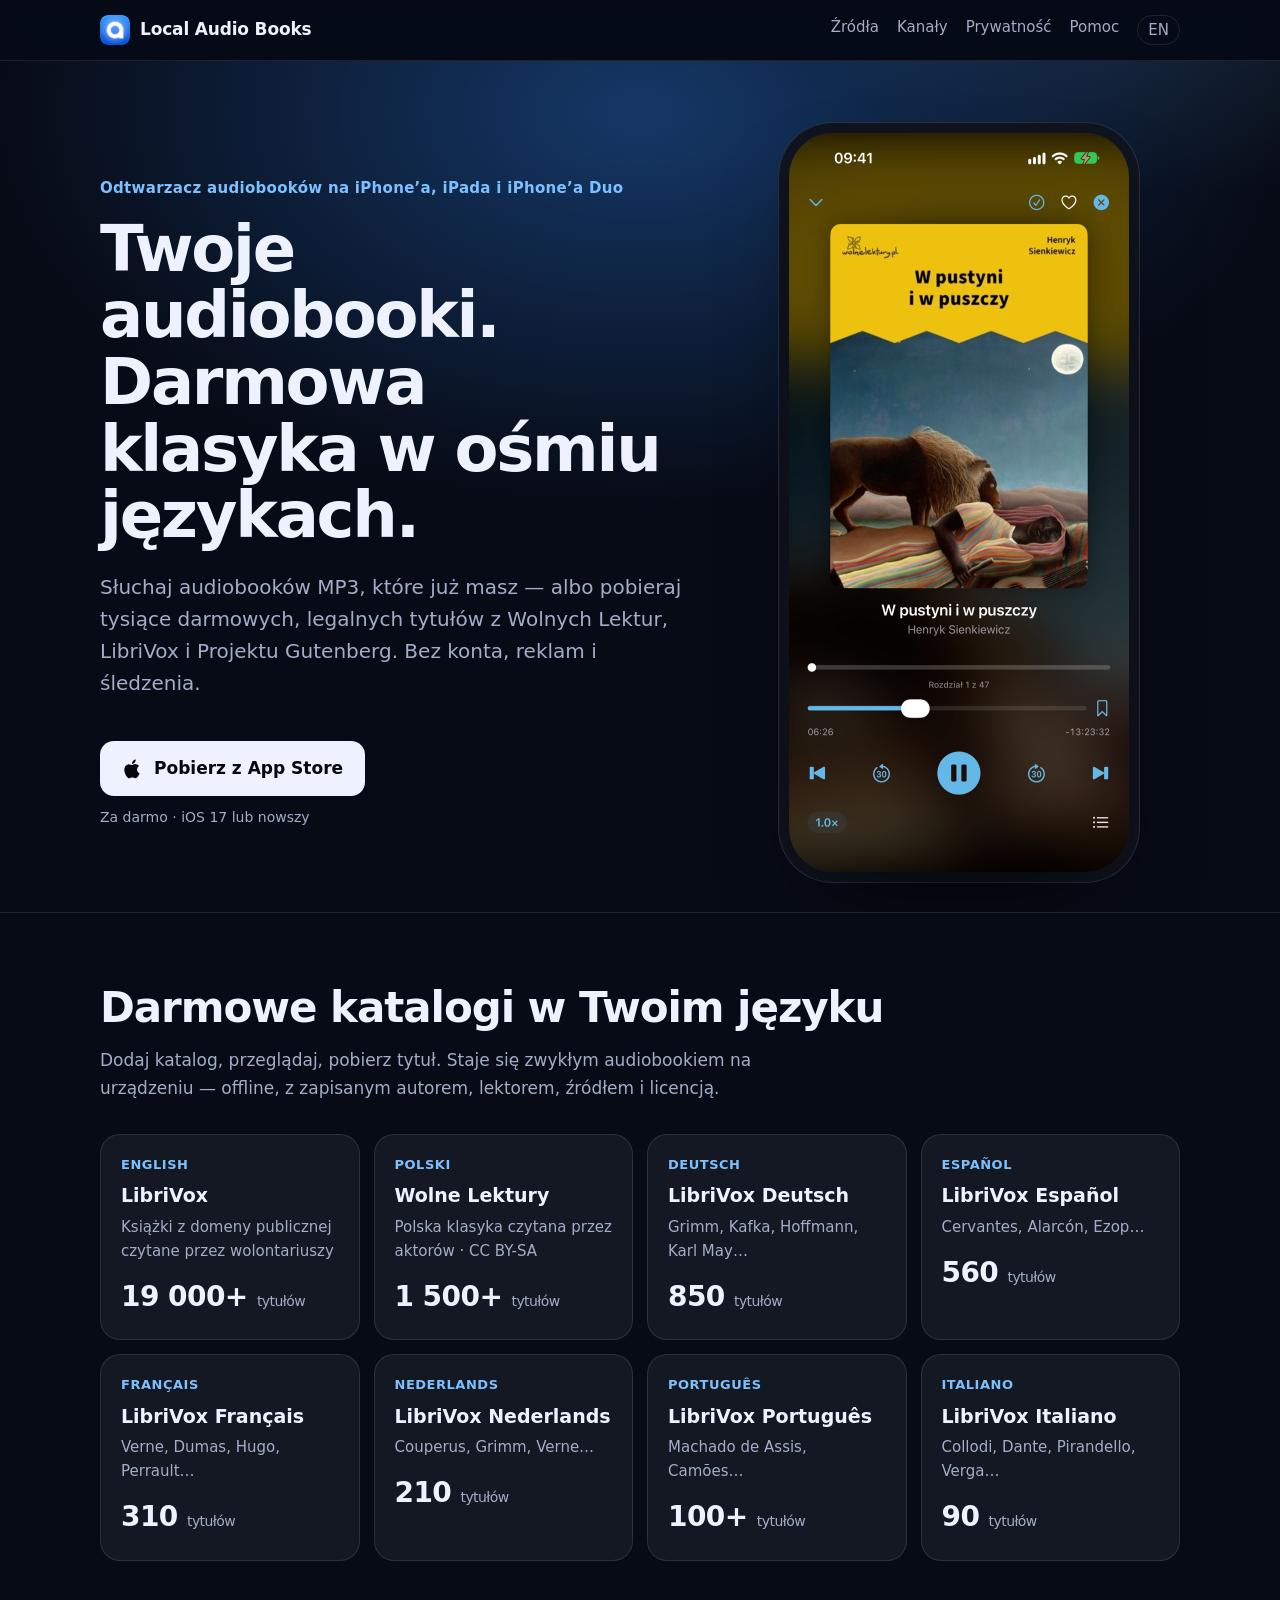
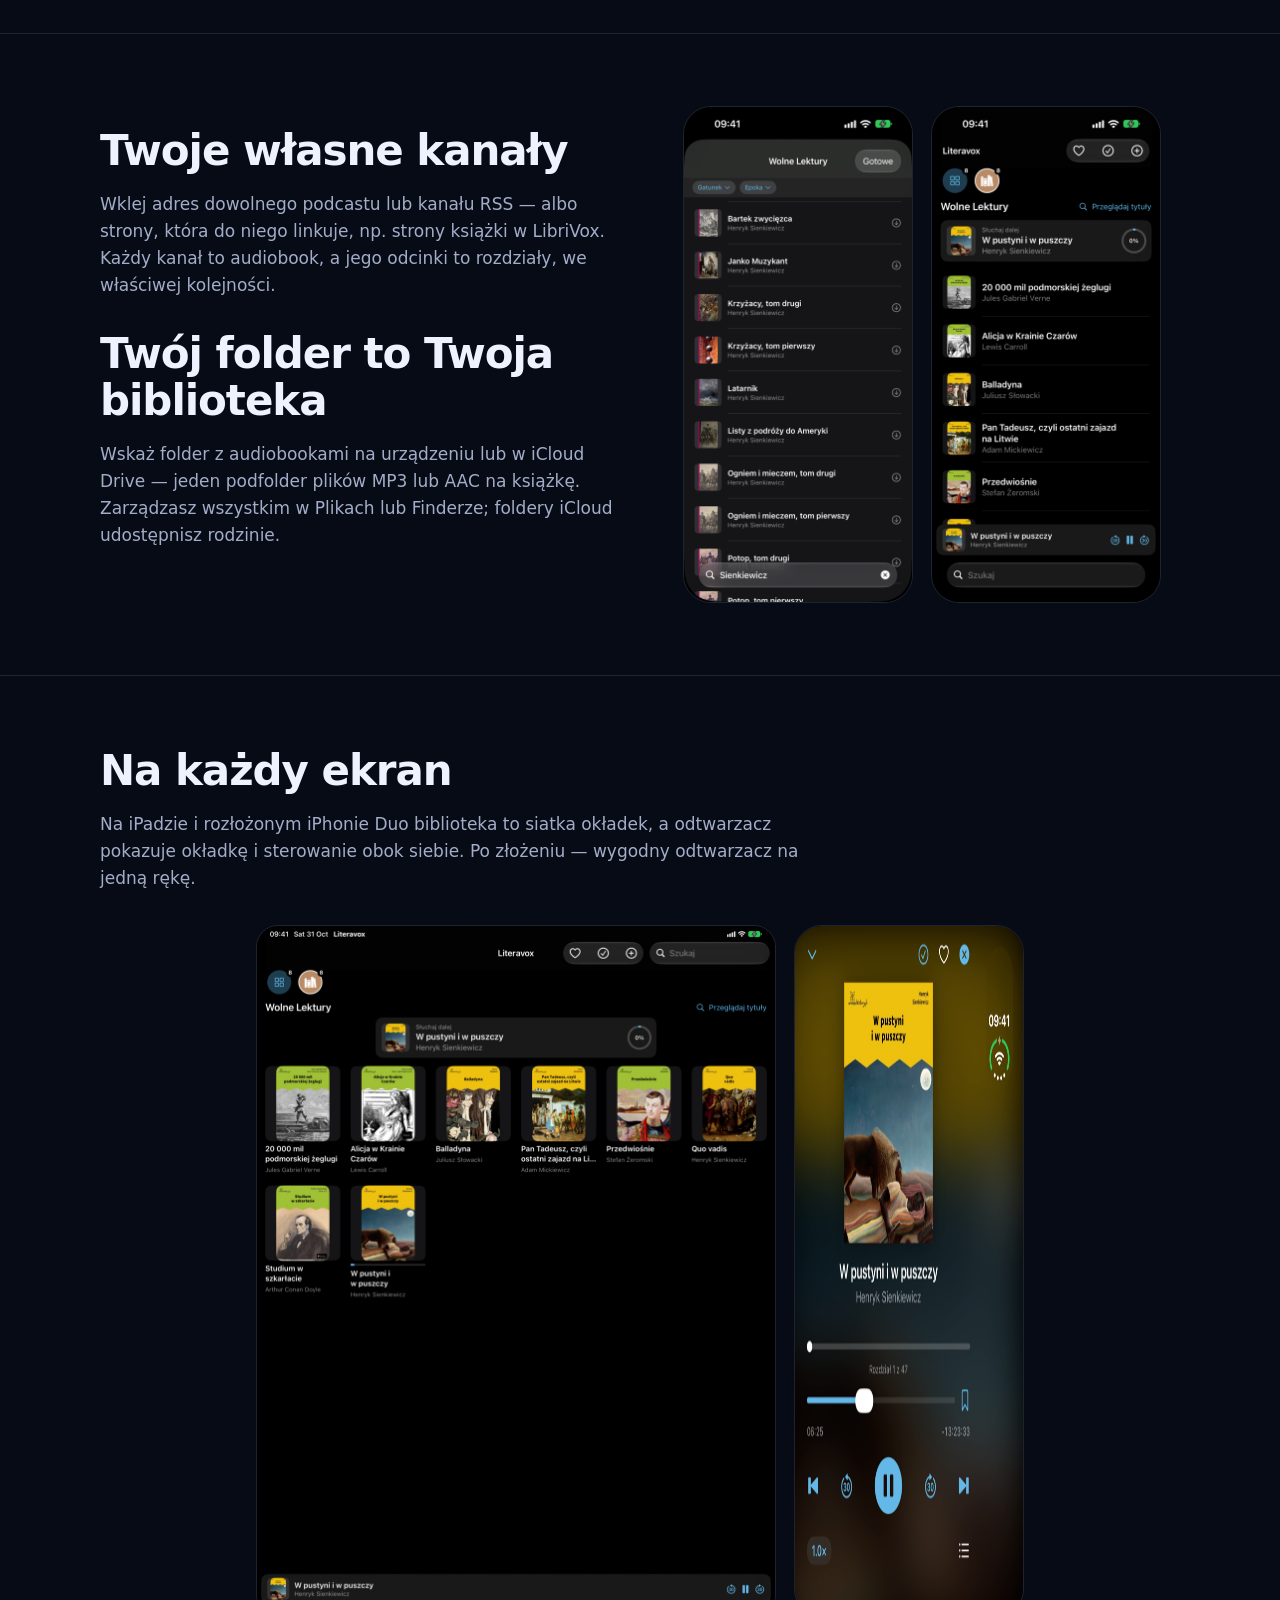
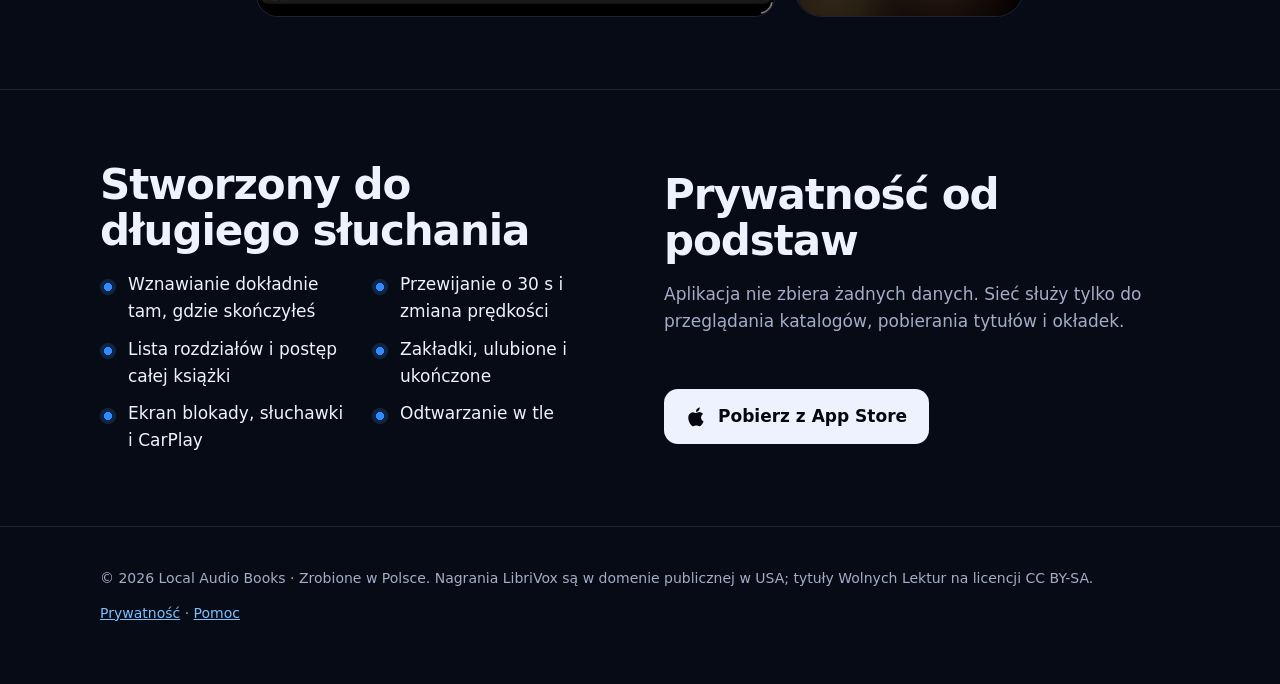
==== pl/index.html @ 4fef1368 "Local Audio Books website: EN/PL landing, privacy and support pages Sources in eight languages, own " ====
<!doctype html>
<html lang="pl">
<head>
<meta charset="utf-8">
<meta name="viewport" content="width=device-width,initial-scale=1">
<title>Local Audio Books — Twoje audiobooki i darmowa klasyka w 8 językach</title>
<meta name="description" content="Prywatny odtwarzacz audiobooków dla Twoich plików MP3 z darmowymi audiobookami z domeny publicznej z LibriVox, Wolnych Lektur i Projektu Gutenberg w ośmiu językach — oraz z dowolnych podcastów i kanałów RSS.">
<link rel="canonical" href="https://localaudiobooks.vercel.app/pl">
<link rel="alternate" hreflang="en" href="https://localaudiobooks.vercel.app/">
<link rel="alternate" hreflang="pl" href="https://localaudiobooks.vercel.app/pl">
<meta property="og:title" content="Local Audio Books — Twoje audiobooki i darmowa klasyka w 8 językach">
<meta property="og:description" content="Prywatny odtwarzacz audiobooków dla Twoich plików MP3 z darmowymi audiobookami z domeny publicznej z LibriVox, Wolnych Lektur i Projektu Gutenberg w ośmiu językach — oraz z dowolnych podcastów i kanałów RSS.">
<meta property="og:image" content="https://localaudiobooks.vercel.app/assets/og.png">
<meta name="twitter:card" content="summary_large_image">
<meta name="apple-itunes-app" content="app-id=6737989765">
<link rel="icon" href="/assets/icon-64.png">
<link rel="apple-touch-icon" href="/assets/icon-180.png">
<link rel="stylesheet" href="/style.css">
</head>
<body>
<header class="top"><div class="wrap">
<a class="brand" href="/pl"><img src="/assets/icon-64.png" alt=""><span>Local Audio Books</span></a>
<nav><a class="hide-sm" href="/pl#sources">Źródła</a><a class="hide-sm" href="/pl#feeds">Kanały</a><a href="/pl/privacy">Prywatność</a><a href="/pl/support">Pomoc</a><a class="lang" href="/" hreflang="en">EN</a></nav>
</div></header>
<main>
<div class="hero"><div class="wrap">
<div><div class="kicker">Odtwarzacz audiobooków na iPhone’a, iPada i iPhone’a Duo</div><h1>Twoje audiobooki.<br>Darmowa klasyka w ośmiu językach.</h1><p class="lead">Słuchaj audiobooków MP3, które już masz — albo pobieraj tysiące darmowych, legalnych tytułów z Wolnych Lektur, LibriVox i Projektu Gutenberg. Bez konta, reklam i śledzenia.</p>
<a class="cta" href="https://apps.apple.com/app/id6737989765"><svg viewBox="0 0 24 24" aria-hidden="true"><path fill="currentColor" d="M16.4 12.6c0-2.6 2.1-3.8 2.2-3.9-1.2-1.8-3.1-2-3.7-2-1.6-.2-3.1.9-3.9.9-.8 0-2-.9-3.4-.9-1.7 0-3.3 1-4.2 2.6-1.8 3.1-.5 7.7 1.3 10.2.9 1.2 1.9 2.6 3.2 2.6 1.3-.1 1.8-.8 3.3-.8s2 .8 3.4.8c1.4 0 2.3-1.3 3.1-2.5 1-1.4 1.4-2.8 1.4-2.9-.1 0-2.7-1-2.7-4.1zM13.9 4.9c.7-.9 1.2-2 1.1-3.2-1 0-2.3.7-3 1.6-.7.8-1.2 2-1.1 3.1 1.1.1 2.3-.6 3-1.5z"/></svg>Pobierz z App Store</a><span class="cta-small">Za darmo · iOS 17 lub nowszy</span></div>
<img class="hero-shot" src="/assets/shots/pl-iphone-player.png" alt="Odtwarzacz">
</div></div>
<section id="sources"><div class="wrap"><h2>Darmowe katalogi w Twoim języku</h2><p class="sub">Dodaj katalog, przeglądaj, pobierz tytuł. Staje się zwykłym audiobookiem na urządzeniu — offline, z zapisanym autorem, lektorem, źródłem i licencją.</p><div class="grid"><div class="card"><div class="l">English</div><h3>LibriVox</h3><p>Książki z domeny publicznej czytane przez wolontariuszy</p><div class="n">19 000+ <small>tytułów</small></div></div><div class="card"><div class="l">Polski</div><h3>Wolne Lektury</h3><p>Polska klasyka czytana przez aktorów · CC BY-SA</p><div class="n">1 500+ <small>tytułów</small></div></div><div class="card"><div class="l">Deutsch</div><h3>LibriVox Deutsch</h3><p>Grimm, Kafka, Hoffmann, Karl May…</p><div class="n">850 <small>tytułów</small></div></div><div class="card"><div class="l">Español</div><h3>LibriVox Español</h3><p>Cervantes, Alarcón, Ezop…</p><div class="n">560 <small>tytułów</small></div></div><div class="card"><div class="l">Français</div><h3>LibriVox Français</h3><p>Verne, Dumas, Hugo, Perrault…</p><div class="n">310 <small>tytułów</small></div></div><div class="card"><div class="l">Nederlands</div><h3>LibriVox Nederlands</h3><p>Couperus, Grimm, Verne…</p><div class="n">210 <small>tytułów</small></div></div><div class="card"><div class="l">Português</div><h3>LibriVox Português</h3><p>Machado de Assis, Camões…</p><div class="n">100+ <small>tytułów</small></div></div><div class="card"><div class="l">Italiano</div><h3>LibriVox Italiano</h3><p>Collodi, Dante, Pirandello, Verga…</p><div class="n">90 <small>tytułów</small></div></div></div></div></section>
<section id="feeds"><div class="wrap split"><div><h2>Twoje własne kanały</h2><p class="sub">Wklej adres dowolnego podcastu lub kanału RSS — albo strony, która do niego linkuje, np. strony książki w LibriVox. Każdy kanał to audiobook, a jego odcinki to rozdziały, we właściwej kolejności.</p><h2>Twój folder to Twoja biblioteka</h2><p class="sub">Wskaż folder z audiobookami na urządzeniu lub w iCloud Drive — jeden podfolder plików MP3 lub AAC na książkę. Zarządzasz wszystkim w Plikach lub Finderze; foldery iCloud udostępnisz rodzinie.</p></div>
<div class="shots"><img class="" src="/assets/shots/pl-iphone-browse.png" alt="Katalog" loading="lazy"><img class="" src="/assets/shots/pl-iphone-home.png" alt="Biblioteka" loading="lazy"></div></div></section>
<section id="screens"><div class="wrap"><h2>Na każdy ekran</h2><p class="sub">Na iPadzie i rozłożonym iPhonie Duo biblioteka to siatka okładek, a odtwarzacz pokazuje okładkę i sterowanie obok siebie. Po złożeniu — wygodny odtwarzacz na jedną rękę.</p>
<div class="shots"><img class="wide" src="/assets/shots/pl-ipad-home.png" alt="Biblioteka" loading="lazy"><img class="" src="/assets/shots/pl-duo-player.png" alt="Odtwarzacz" loading="lazy"></div></div></section>
<section><div class="wrap split"><div><h2>Stworzony do długiego słuchania</h2><ul class="ticks"><li>Wznawianie dokładnie tam, gdzie skończyłeś</li><li>Przewijanie o 30 s i zmiana prędkości</li><li>Lista rozdziałów i postęp całej książki</li><li>Zakładki, ulubione i ukończone</li><li>Ekran blokady, słuchawki i CarPlay</li><li>Odtwarzanie w tle</li></ul></div>
<div><h2>Prywatność od podstaw</h2><p class="sub">Aplikacja nie zbiera żadnych danych. Sieć służy tylko do przeglądania katalogów, pobierania tytułów i okładek.</p><a class="cta" href="https://apps.apple.com/app/id6737989765"><svg viewBox="0 0 24 24" aria-hidden="true"><path fill="currentColor" d="M16.4 12.6c0-2.6 2.1-3.8 2.2-3.9-1.2-1.8-3.1-2-3.7-2-1.6-.2-3.1.9-3.9.9-.8 0-2-.9-3.4-.9-1.7 0-3.3 1-4.2 2.6-1.8 3.1-.5 7.7 1.3 10.2.9 1.2 1.9 2.6 3.2 2.6 1.3-.1 1.8-.8 3.3-.8s2 .8 3.4.8c1.4 0 2.3-1.3 3.1-2.5 1-1.4 1.4-2.8 1.4-2.9-.1 0-2.7-1-2.7-4.1zM13.9 4.9c.7-.9 1.2-2 1.1-3.2-1 0-2.3.7-3 1.6-.7.8-1.2 2-1.1 3.1 1.1.1 2.3-.6 3-1.5z"/></svg>Pobierz z App Store</a></div></div></section>
</main>
<footer><div class="wrap"><span>© 2026 Local Audio Books · Zrobione w Polsce. Nagrania LibriVox są w domenie publicznej w USA; tytuły Wolnych Lektur na licencji CC BY-SA.</span><span><a href="/pl/privacy">Prywatność</a> · <a href="/pl/support">Pomoc</a></span></div></footer>
</body>
</html>
---- style.css ----
:root{--bg:#070b16;--bg2:#0d1428;--card:rgba(255,255,255,.055);--line:rgba(255,255,255,.1);--text:#eef2ff;--muted:#a3adc8;--accent:#2f8bff;--accent2:#7cc0ff;color-scheme:dark}
*{box-sizing:border-box}html{scroll-behavior:smooth}
body{margin:0;background:var(--bg);color:var(--text);font:17px/1.6 -apple-system,BlinkMacSystemFont,"SF Pro Text","Inter",system-ui,sans-serif;-webkit-font-smoothing:antialiased}
a{color:var(--accent2)}
.wrap{max-width:1120px;margin:0 auto;padding:0 20px}
header.top{position:sticky;top:0;z-index:5;backdrop-filter:saturate(1.6) blur(18px);-webkit-backdrop-filter:saturate(1.6) blur(18px);background:rgba(7,11,22,.7);border-bottom:1px solid var(--line)}
header.top .wrap{display:flex;align-items:center;gap:16px;height:60px}
.brand{display:flex;align-items:center;gap:10px;color:var(--text);text-decoration:none;font-weight:650;letter-spacing:-.01em}
.brand img{width:30px;height:30px;border-radius:8px}
nav{margin-left:auto;display:flex;gap:18px;font-size:15px}nav a{color:var(--muted);text-decoration:none}nav a:hover{color:var(--text)}
.lang{border:1px solid var(--line);border-radius:999px;padding:2px 10px}
.hero{position:relative;overflow:hidden;padding:72px 0 40px}
.hero:before{content:"";position:absolute;inset:-30% -10% auto;height:120%;background:radial-gradient(60% 55% at 50% 30%,rgba(47,139,255,.35),transparent 70%),radial-gradient(40% 40% at 85% 10%,rgba(124,192,255,.18),transparent 70%);pointer-events:none}
.hero .wrap{position:relative;display:grid;grid-template-columns:1.15fr .85fr;gap:40px;align-items:center}
.kicker{color:var(--accent2);font-weight:600;font-size:15px;letter-spacing:.02em}
h1{font-size:clamp(38px,5.2vw,64px);line-height:1.04;letter-spacing:-.035em;margin:.25em 0 .35em}
.lead{font-size:20px;color:var(--muted);max-width:34em}
.cta{display:inline-flex;align-items:center;gap:10px;margin-top:22px;background:var(--text);color:#05070d;text-decoration:none;font-weight:650;padding:14px 22px;border-radius:14px}
.cta svg{width:22px;height:22px}.cta-small{display:block;margin-top:10px;color:var(--muted);font-size:14px}
.hero-shot{justify-self:center;width:min(340px,80vw);border-radius:44px;box-shadow:0 40px 90px -30px rgba(0,0,0,.8),0 0 0 10px #10141f,0 0 0 11px #2a3142}
section{padding:72px 0;border-top:1px solid var(--line)}
h2{font-size:clamp(28px,3.4vw,42px);letter-spacing:-.025em;line-height:1.1;margin:0 0 .4em}
.sub{color:var(--muted);max-width:42em;margin:0 0 32px}
.grid{display:grid;grid-template-columns:repeat(auto-fill,minmax(240px,1fr));gap:14px}
.card{background:var(--card);border:1px solid var(--line);border-radius:20px;padding:20px}
.card .l{font-size:13px;color:var(--accent2);font-weight:600;letter-spacing:.04em;text-transform:uppercase}
.card h3{margin:.25em 0 .2em;font-size:19px}.card p{margin:0;color:var(--muted);font-size:15px}
.card .n{margin-top:12px;font-size:28px;font-weight:700;letter-spacing:-.02em}.card .n small{font-size:14px;color:var(--muted);font-weight:500}
.split{display:grid;grid-template-columns:1fr 1fr;gap:48px;align-items:center}
.shots{display:flex;gap:18px;justify-content:center;flex-wrap:wrap}
.shots img{width:min(230px,42vw);border-radius:28px;border:1px solid var(--line)}
.shots img.wide{width:min(520px,90vw);border-radius:22px}
ul.ticks{list-style:none;padding:0;margin:0;display:grid;grid-template-columns:1fr 1fr;gap:10px 28px}
ul.ticks li{padding-left:28px;position:relative}ul.ticks li:before{content:"";position:absolute;left:0;top:.45em;width:16px;height:16px;border-radius:50%;background:radial-gradient(circle at 50% 50%,var(--accent) 35%,transparent 38%),rgba(47,139,255,.2)}
footer{padding:40px 0 60px;color:var(--muted);font-size:14px;border-top:1px solid var(--line)}
footer .wrap{display:flex;flex-wrap:wrap;gap:12px 24px;justify-content:space-between}
.doc{max-width:760px;padding:56px 20px 80px;margin:0 auto}.doc h1{font-size:40px}.doc h2{font-size:22px;margin-top:1.6em}.doc p{color:#cdd4ea}
.hero .wrap>*,.split>*{min-width:0}
@media (max-width:480px){.brand span{display:none}nav{gap:14px}}
@media (max-width:820px){.hero .wrap,.split{grid-template-columns:1fr}.hero{padding-top:40px}ul.ticks{grid-template-columns:1fr}nav a.hide-sm{display:none}}
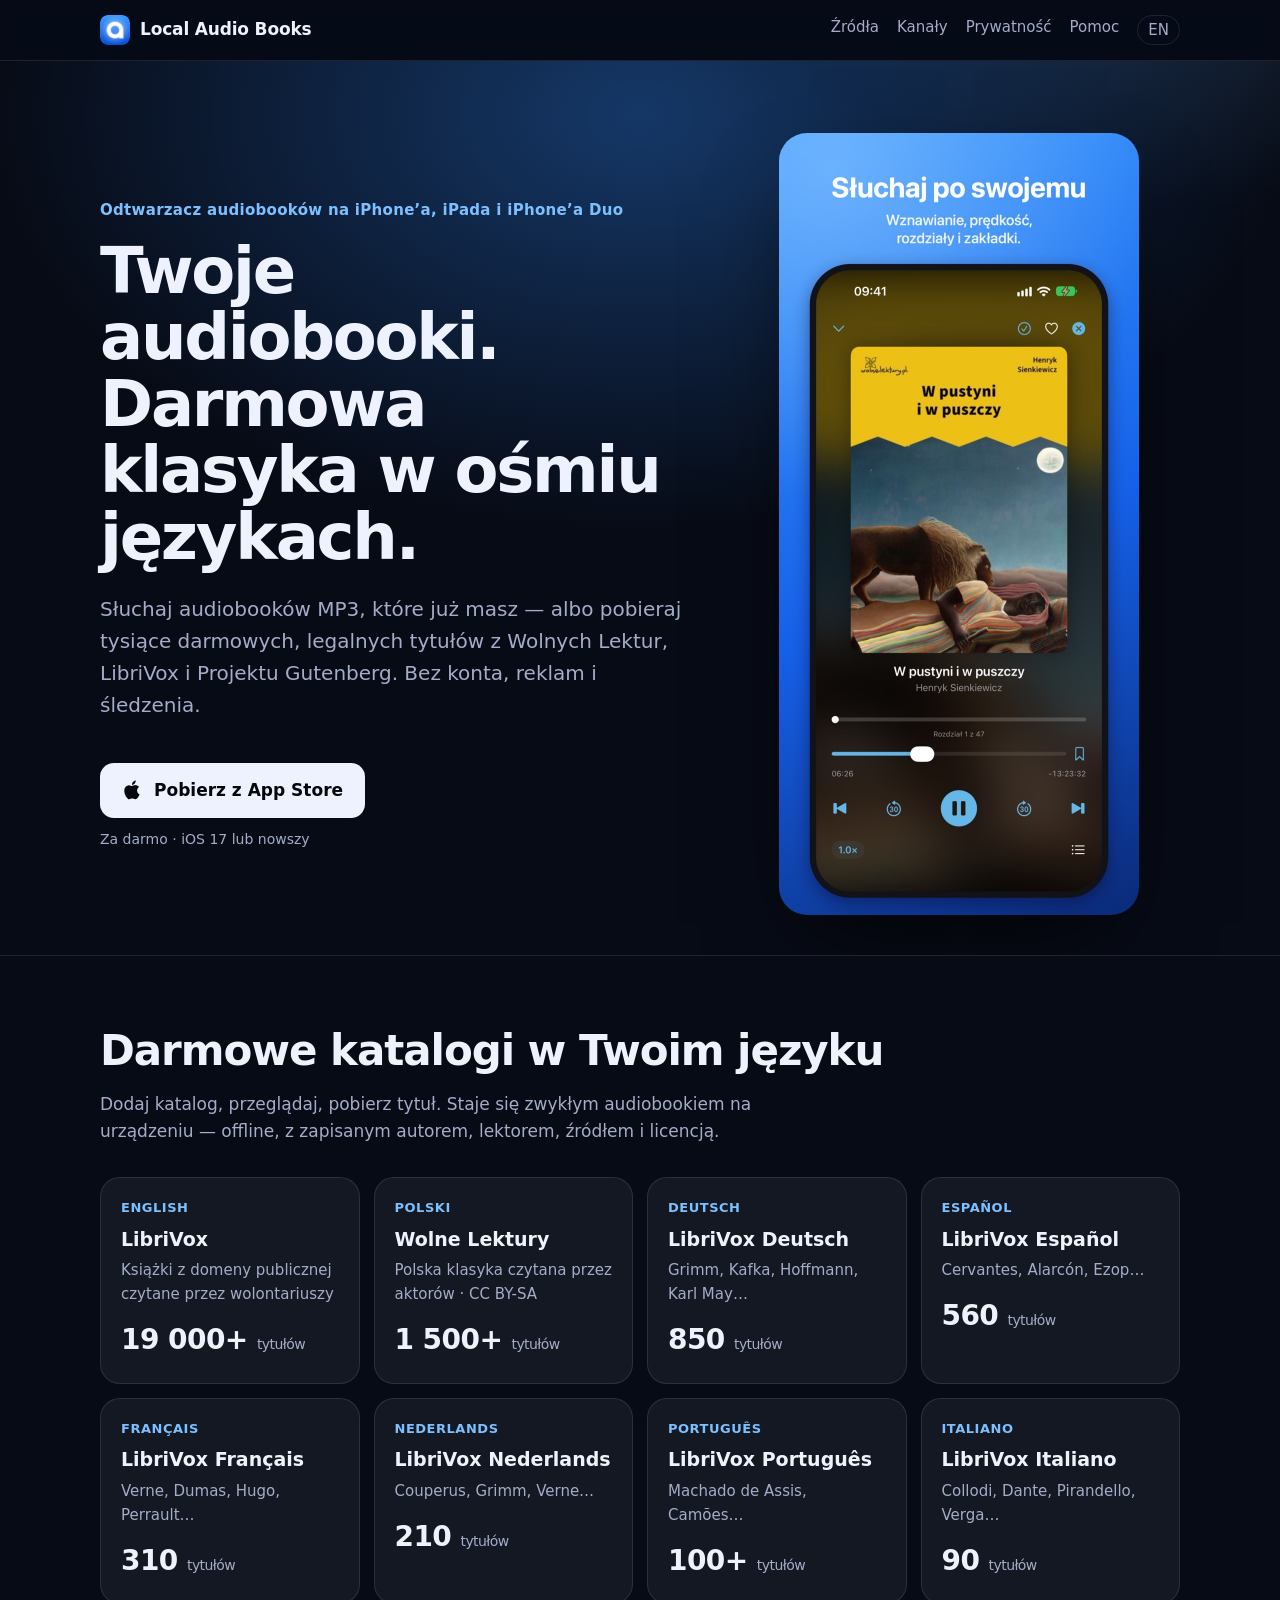
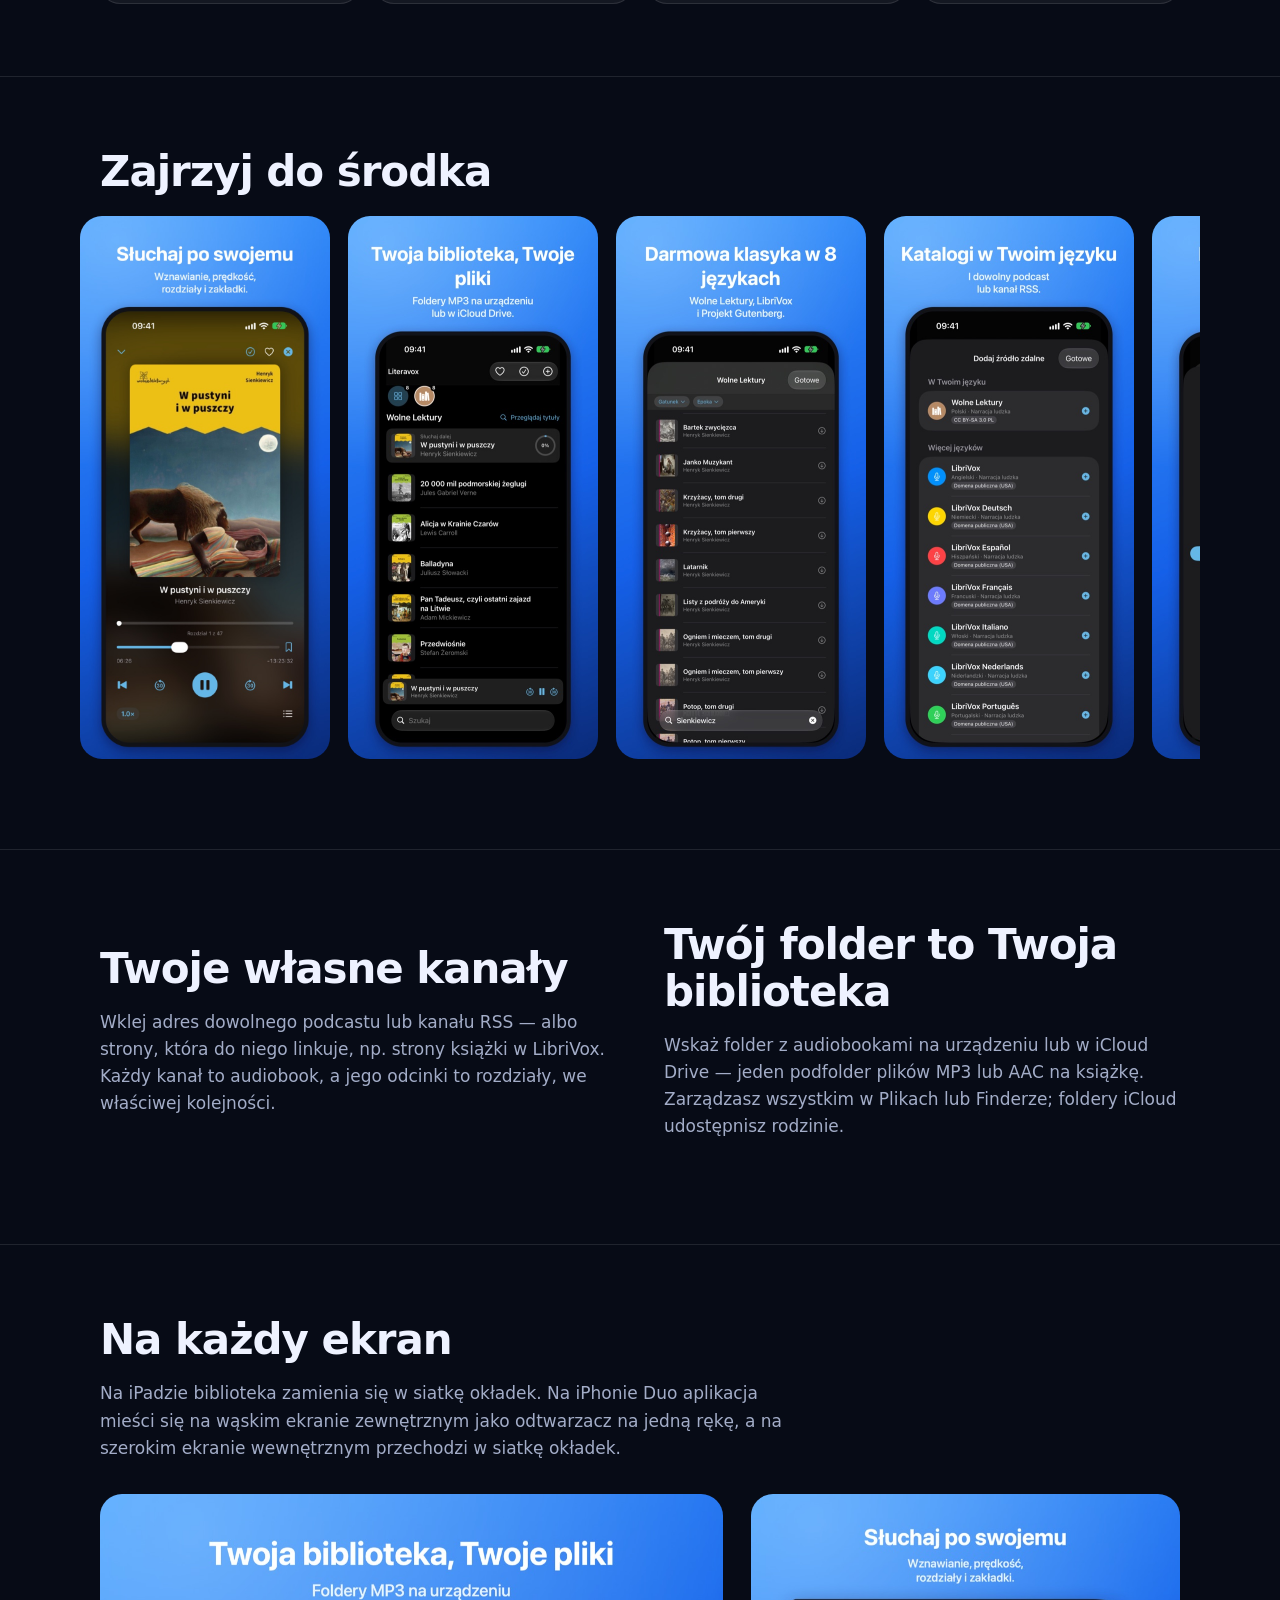
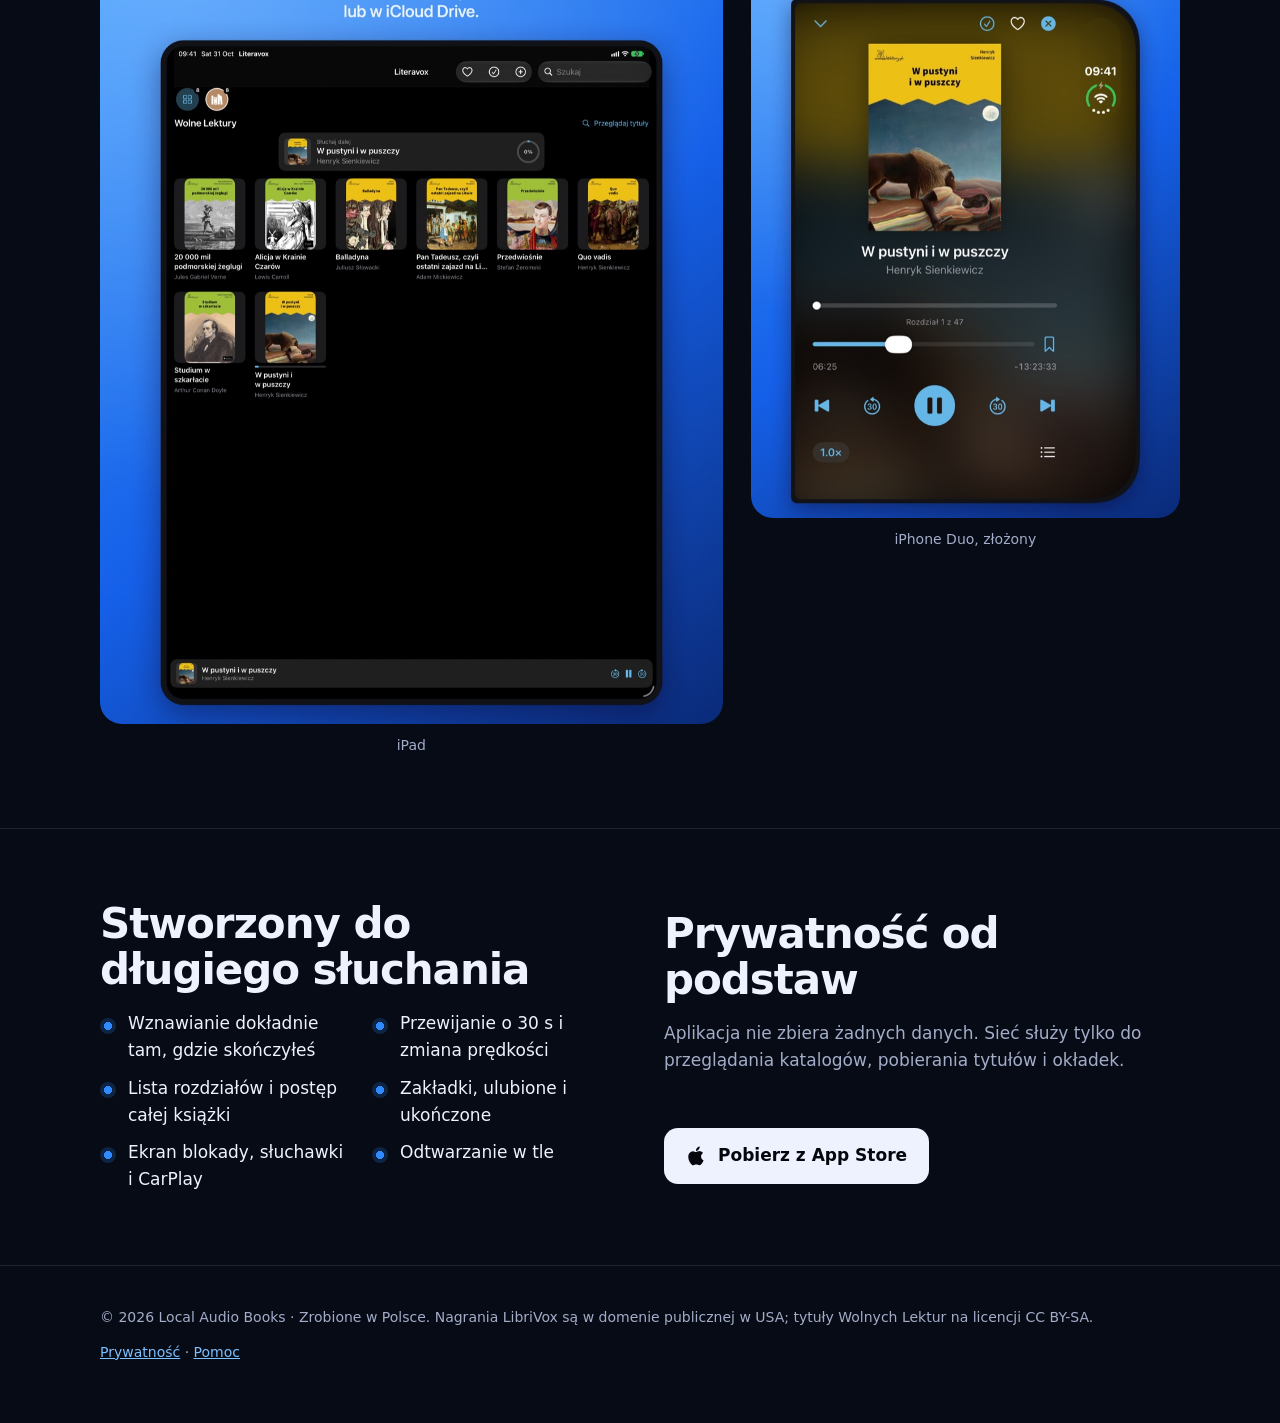
==== commit a42044e0: "Website: use the framed App Store screenshots, add a screen gallery The raw simulator shots looked b" ====
--- a/pl/index.html
+++ b/pl/index.html
@@ -26,13 +26,15 @@
 <div class="hero"><div class="wrap">
 <div><div class="kicker">Odtwarzacz audiobooków na iPhone’a, iPada i iPhone’a Duo</div><h1>Twoje audiobooki.<br>Darmowa klasyka w ośmiu językach.</h1><p class="lead">Słuchaj audiobooków MP3, które już masz — albo pobieraj tysiące darmowych, legalnych tytułów z Wolnych Lektur, LibriVox i Projektu Gutenberg. Bez konta, reklam i śledzenia.</p>
 <a class="cta" href="https://apps.apple.com/app/id6737989765"><svg viewBox="0 0 24 24" aria-hidden="true"><path fill="currentColor" d="M16.4 12.6c0-2.6 2.1-3.8 2.2-3.9-1.2-1.8-3.1-2-3.7-2-1.6-.2-3.1.9-3.9.9-.8 0-2-.9-3.4-.9-1.7 0-3.3 1-4.2 2.6-1.8 3.1-.5 7.7 1.3 10.2.9 1.2 1.9 2.6 3.2 2.6 1.3-.1 1.8-.8 3.3-.8s2 .8 3.4.8c1.4 0 2.3-1.3 3.1-2.5 1-1.4 1.4-2.8 1.4-2.9-.1 0-2.7-1-2.7-4.1zM13.9 4.9c.7-.9 1.2-2 1.1-3.2-1 0-2.3.7-3 1.6-.7.8-1.2 2-1.1 3.1 1.1.1 2.3-.6 3-1.5z"/></svg>Pobierz z App Store</a><span class="cta-small">Za darmo · iOS 17 lub nowszy</span></div>
-<img class="hero-shot" src="/assets/shots/pl-iphone-player.png" alt="Odtwarzacz">
+<img class="hero-shot" src="/assets/shots/pl-iphone-player.jpg" alt="Odtwarzacz">
 </div></div>
 <section id="sources"><div class="wrap"><h2>Darmowe katalogi w Twoim języku</h2><p class="sub">Dodaj katalog, przeglądaj, pobierz tytuł. Staje się zwykłym audiobookiem na urządzeniu — offline, z zapisanym autorem, lektorem, źródłem i licencją.</p><div class="grid"><div class="card"><div class="l">English</div><h3>LibriVox</h3><p>Książki z domeny publicznej czytane przez wolontariuszy</p><div class="n">19 000+ <small>tytułów</small></div></div><div class="card"><div class="l">Polski</div><h3>Wolne Lektury</h3><p>Polska klasyka czytana przez aktorów · CC BY-SA</p><div class="n">1 500+ <small>tytułów</small></div></div><div class="card"><div class="l">Deutsch</div><h3>LibriVox Deutsch</h3><p>Grimm, Kafka, Hoffmann, Karl May…</p><div class="n">850 <small>tytułów</small></div></div><div class="card"><div class="l">Español</div><h3>LibriVox Español</h3><p>Cervantes, Alarcón, Ezop…</p><div class="n">560 <small>tytułów</small></div></div><div class="card"><div class="l">Français</div><h3>LibriVox Français</h3><p>Verne, Dumas, Hugo, Perrault…</p><div class="n">310 <small>tytułów</small></div></div><div class="card"><div class="l">Nederlands</div><h3>LibriVox Nederlands</h3><p>Couperus, Grimm, Verne…</p><div class="n">210 <small>tytułów</small></div></div><div class="card"><div class="l">Português</div><h3>LibriVox Português</h3><p>Machado de Assis, Camões…</p><div class="n">100+ <small>tytułów</small></div></div><div class="card"><div class="l">Italiano</div><h3>LibriVox Italiano</h3><p>Collodi, Dante, Pirandello, Verga…</p><div class="n">90 <small>tytułów</small></div></div></div></div></section>
-<section id="feeds"><div class="wrap split"><div><h2>Twoje własne kanały</h2><p class="sub">Wklej adres dowolnego podcastu lub kanału RSS — albo strony, która do niego linkuje, np. strony książki w LibriVox. Każdy kanał to audiobook, a jego odcinki to rozdziały, we właściwej kolejności.</p><h2>Twój folder to Twoja biblioteka</h2><p class="sub">Wskaż folder z audiobookami na urządzeniu lub w iCloud Drive — jeden podfolder plików MP3 lub AAC na książkę. Zarządzasz wszystkim w Plikach lub Finderze; foldery iCloud udostępnisz rodzinie.</p></div>
-<div class="shots"><img class="" src="/assets/shots/pl-iphone-browse.png" alt="Katalog" loading="lazy"><img class="" src="/assets/shots/pl-iphone-home.png" alt="Biblioteka" loading="lazy"></div></div></section>
-<section id="screens"><div class="wrap"><h2>Na każdy ekran</h2><p class="sub">Na iPadzie i rozłożonym iPhonie Duo biblioteka to siatka okładek, a odtwarzacz pokazuje okładkę i sterowanie obok siebie. Po złożeniu — wygodny odtwarzacz na jedną rękę.</p>
-<div class="shots"><img class="wide" src="/assets/shots/pl-ipad-home.png" alt="Biblioteka" loading="lazy"><img class="" src="/assets/shots/pl-duo-player.png" alt="Odtwarzacz" loading="lazy"></div></div></section>
+<section id="gallery"><div class="wrap"><h2>Zajrzyj do środka</h2><div class="gallery"><img class="" src="/assets/shots/pl-iphone-player.jpg" alt="Odtwarzacz" loading="lazy"><img class="" src="/assets/shots/pl-iphone-home.jpg" alt="Biblioteka" loading="lazy"><img class="" src="/assets/shots/pl-iphone-browse.jpg" alt="Katalog" loading="lazy"><img class="" src="/assets/shots/pl-iphone-sources.jpg" alt="Dodawanie źródła" loading="lazy"><img class="" src="/assets/shots/pl-iphone-detail.jpg" alt="Szczegóły tytułu" loading="lazy"></div></div></section>
+<section id="feeds"><div class="wrap split"><div><h2>Twoje własne kanały</h2><p class="sub">Wklej adres dowolnego podcastu lub kanału RSS — albo strony, która do niego linkuje, np. strony książki w LibriVox. Każdy kanał to audiobook, a jego odcinki to rozdziały, we właściwej kolejności.</p></div>
+<div><h2>Twój folder to Twoja biblioteka</h2><p class="sub">Wskaż folder z audiobookami na urządzeniu lub w iCloud Drive — jeden podfolder plików MP3 lub AAC na książkę. Zarządzasz wszystkim w Plikach lub Finderze; foldery iCloud udostępnisz rodzinie.</p></div></div></section>
+<section id="screens"><div class="wrap"><h2>Na każdy ekran</h2><p class="sub">Na iPadzie biblioteka zamienia się w siatkę okładek. Na iPhonie Duo aplikacja mieści się na wąskim ekranie zewnętrznym jako odtwarzacz na jedną rękę, a na szerokim ekranie wewnętrznym przechodzi w siatkę okładek.</p>
+<div class="screens"><figure><img class="" src="/assets/shots/pl-ipad-home.jpg" alt="Biblioteka" loading="lazy"><figcaption>iPad</figcaption></figure>
+<figure><img class="" src="/assets/shots/pl-duo-player.jpg" alt="Odtwarzacz" loading="lazy"><figcaption>iPhone Duo, złożony</figcaption></figure></div></div></section>
 <section><div class="wrap split"><div><h2>Stworzony do długiego słuchania</h2><ul class="ticks"><li>Wznawianie dokładnie tam, gdzie skończyłeś</li><li>Przewijanie o 30 s i zmiana prędkości</li><li>Lista rozdziałów i postęp całej książki</li><li>Zakładki, ulubione i ukończone</li><li>Ekran blokady, słuchawki i CarPlay</li><li>Odtwarzanie w tle</li></ul></div>
 <div><h2>Prywatność od podstaw</h2><p class="sub">Aplikacja nie zbiera żadnych danych. Sieć służy tylko do przeglądania katalogów, pobierania tytułów i okładek.</p><a class="cta" href="https://apps.apple.com/app/id6737989765"><svg viewBox="0 0 24 24" aria-hidden="true"><path fill="currentColor" d="M16.4 12.6c0-2.6 2.1-3.8 2.2-3.9-1.2-1.8-3.1-2-3.7-2-1.6-.2-3.1.9-3.9.9-.8 0-2-.9-3.4-.9-1.7 0-3.3 1-4.2 2.6-1.8 3.1-.5 7.7 1.3 10.2.9 1.2 1.9 2.6 3.2 2.6 1.3-.1 1.8-.8 3.3-.8s2 .8 3.4.8c1.4 0 2.3-1.3 3.1-2.5 1-1.4 1.4-2.8 1.4-2.9-.1 0-2.7-1-2.7-4.1zM13.9 4.9c.7-.9 1.2-2 1.1-3.2-1 0-2.3.7-3 1.6-.7.8-1.2 2-1.1 3.1 1.1.1 2.3-.6 3-1.5z"/></svg>Pobierz z App Store</a></div></div></section>
 </main>
--- a/style.css
+++ b/style.css
@@ -17,7 +17,7 @@
 .lead{font-size:20px;color:var(--muted);max-width:34em}
 .cta{display:inline-flex;align-items:center;gap:10px;margin-top:22px;background:var(--text);color:#05070d;text-decoration:none;font-weight:650;padding:14px 22px;border-radius:14px}
 .cta svg{width:22px;height:22px}.cta-small{display:block;margin-top:10px;color:var(--muted);font-size:14px}
-.hero-shot{justify-self:center;width:min(340px,80vw);border-radius:44px;box-shadow:0 40px 90px -30px rgba(0,0,0,.8),0 0 0 10px #10141f,0 0 0 11px #2a3142}
+.hero-shot{justify-self:center;width:min(360px,80vw);border-radius:28px;box-shadow:0 40px 90px -30px rgba(0,0,0,.8)}
 section{padding:72px 0;border-top:1px solid var(--line)}
 h2{font-size:clamp(28px,3.4vw,42px);letter-spacing:-.025em;line-height:1.1;margin:0 0 .4em}
 .sub{color:var(--muted);max-width:42em;margin:0 0 32px}
@@ -27,9 +27,12 @@
 .card h3{margin:.25em 0 .2em;font-size:19px}.card p{margin:0;color:var(--muted);font-size:15px}
 .card .n{margin-top:12px;font-size:28px;font-weight:700;letter-spacing:-.02em}.card .n small{font-size:14px;color:var(--muted);font-weight:500}
 .split{display:grid;grid-template-columns:1fr 1fr;gap:48px;align-items:center}
-.shots{display:flex;gap:18px;justify-content:center;flex-wrap:wrap}
-.shots img{width:min(230px,42vw);border-radius:28px;border:1px solid var(--line)}
-.shots img.wide{width:min(520px,90vw);border-radius:22px}
+.gallery{display:flex;gap:18px;overflow-x:auto;scroll-snap-type:x mandatory;padding:4px 20px 18px;margin:0 -20px;scrollbar-width:thin}
+.gallery img{flex:0 0 auto;width:min(250px,64vw);border-radius:22px;scroll-snap-align:start}
+.screens{display:grid;grid-template-columns:1.45fr 1fr;gap:28px;align-items:start}
+.screens figure{margin:0}.screens img{width:100%;border-radius:22px;display:block}
+.screens figcaption{color:var(--muted);font-size:14px;margin-top:10px;text-align:center}
+@media (max-width:820px){.screens{grid-template-columns:1fr}}
 ul.ticks{list-style:none;padding:0;margin:0;display:grid;grid-template-columns:1fr 1fr;gap:10px 28px}
 ul.ticks li{padding-left:28px;position:relative}ul.ticks li:before{content:"";position:absolute;left:0;top:.45em;width:16px;height:16px;border-radius:50%;background:radial-gradient(circle at 50% 50%,var(--accent) 35%,transparent 38%),rgba(47,139,255,.2)}
 footer{padding:40px 0 60px;color:var(--muted);font-size:14px;border-top:1px solid var(--line)}
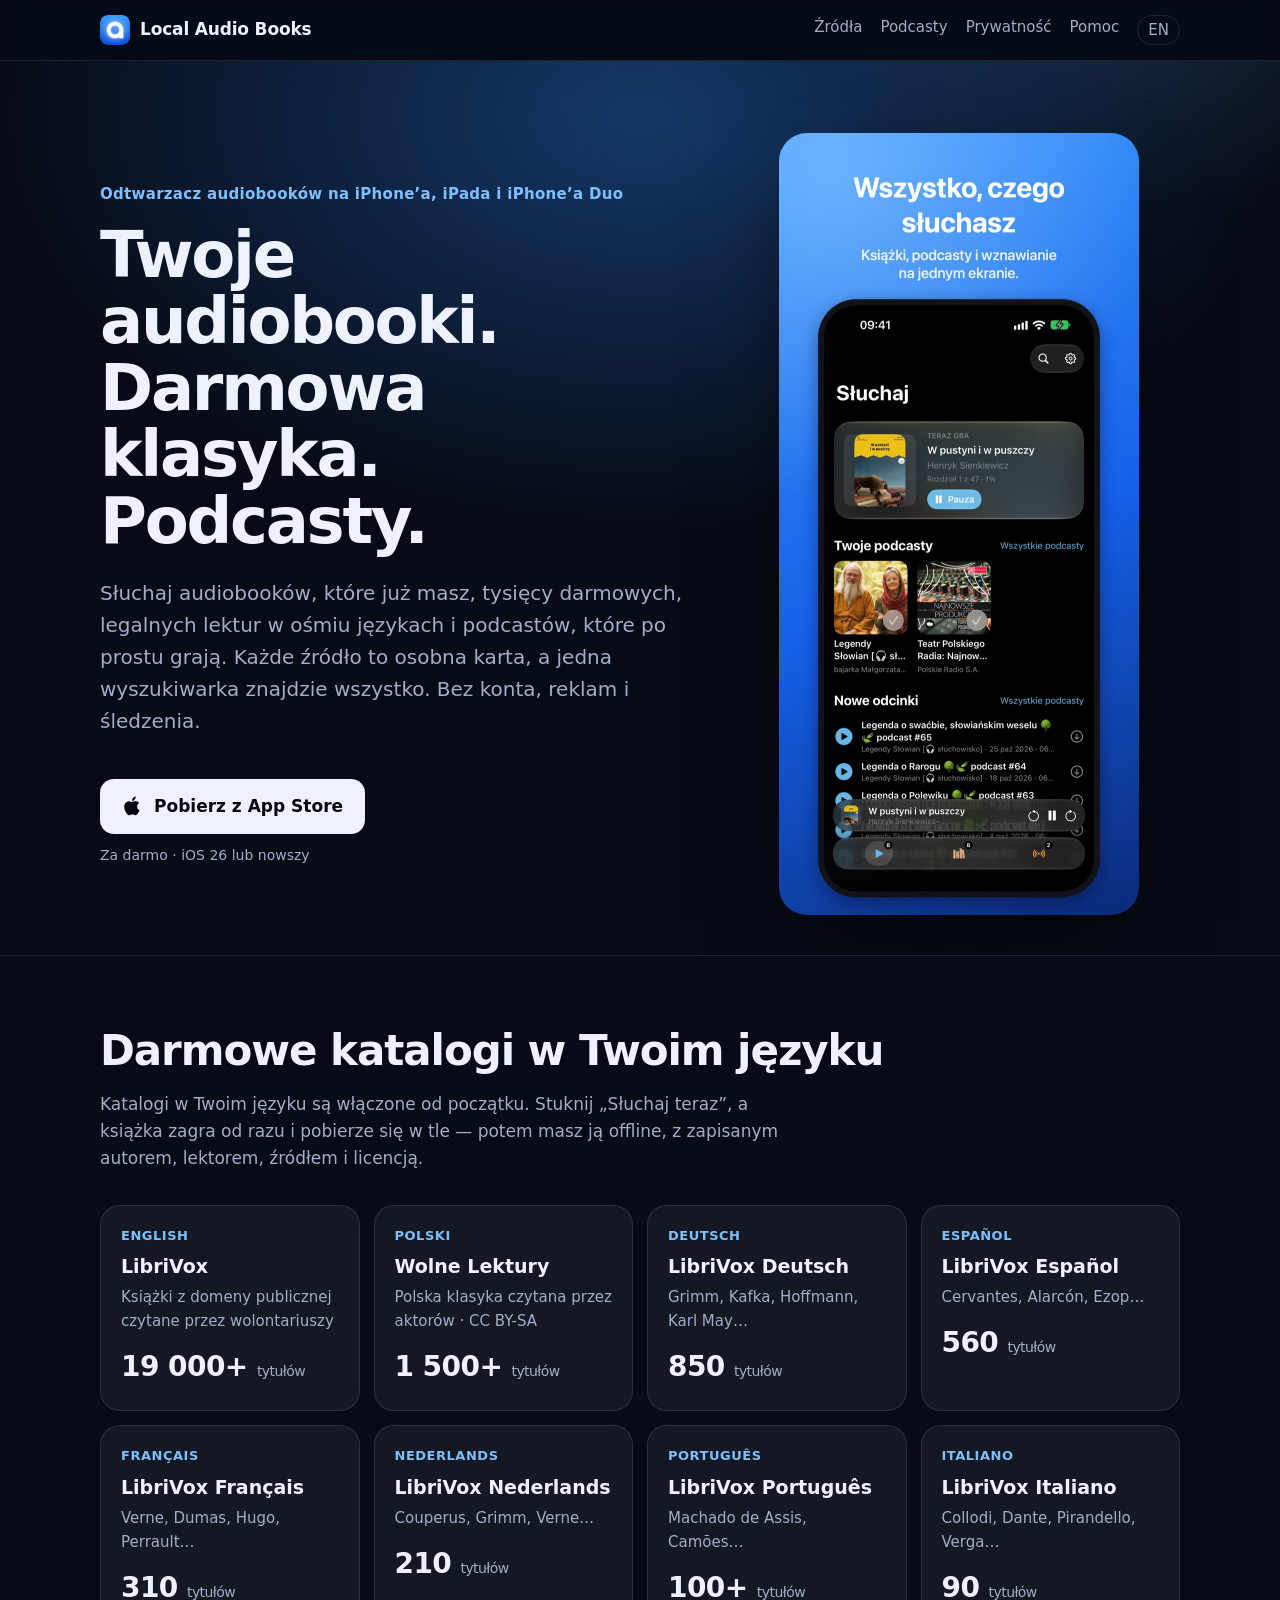
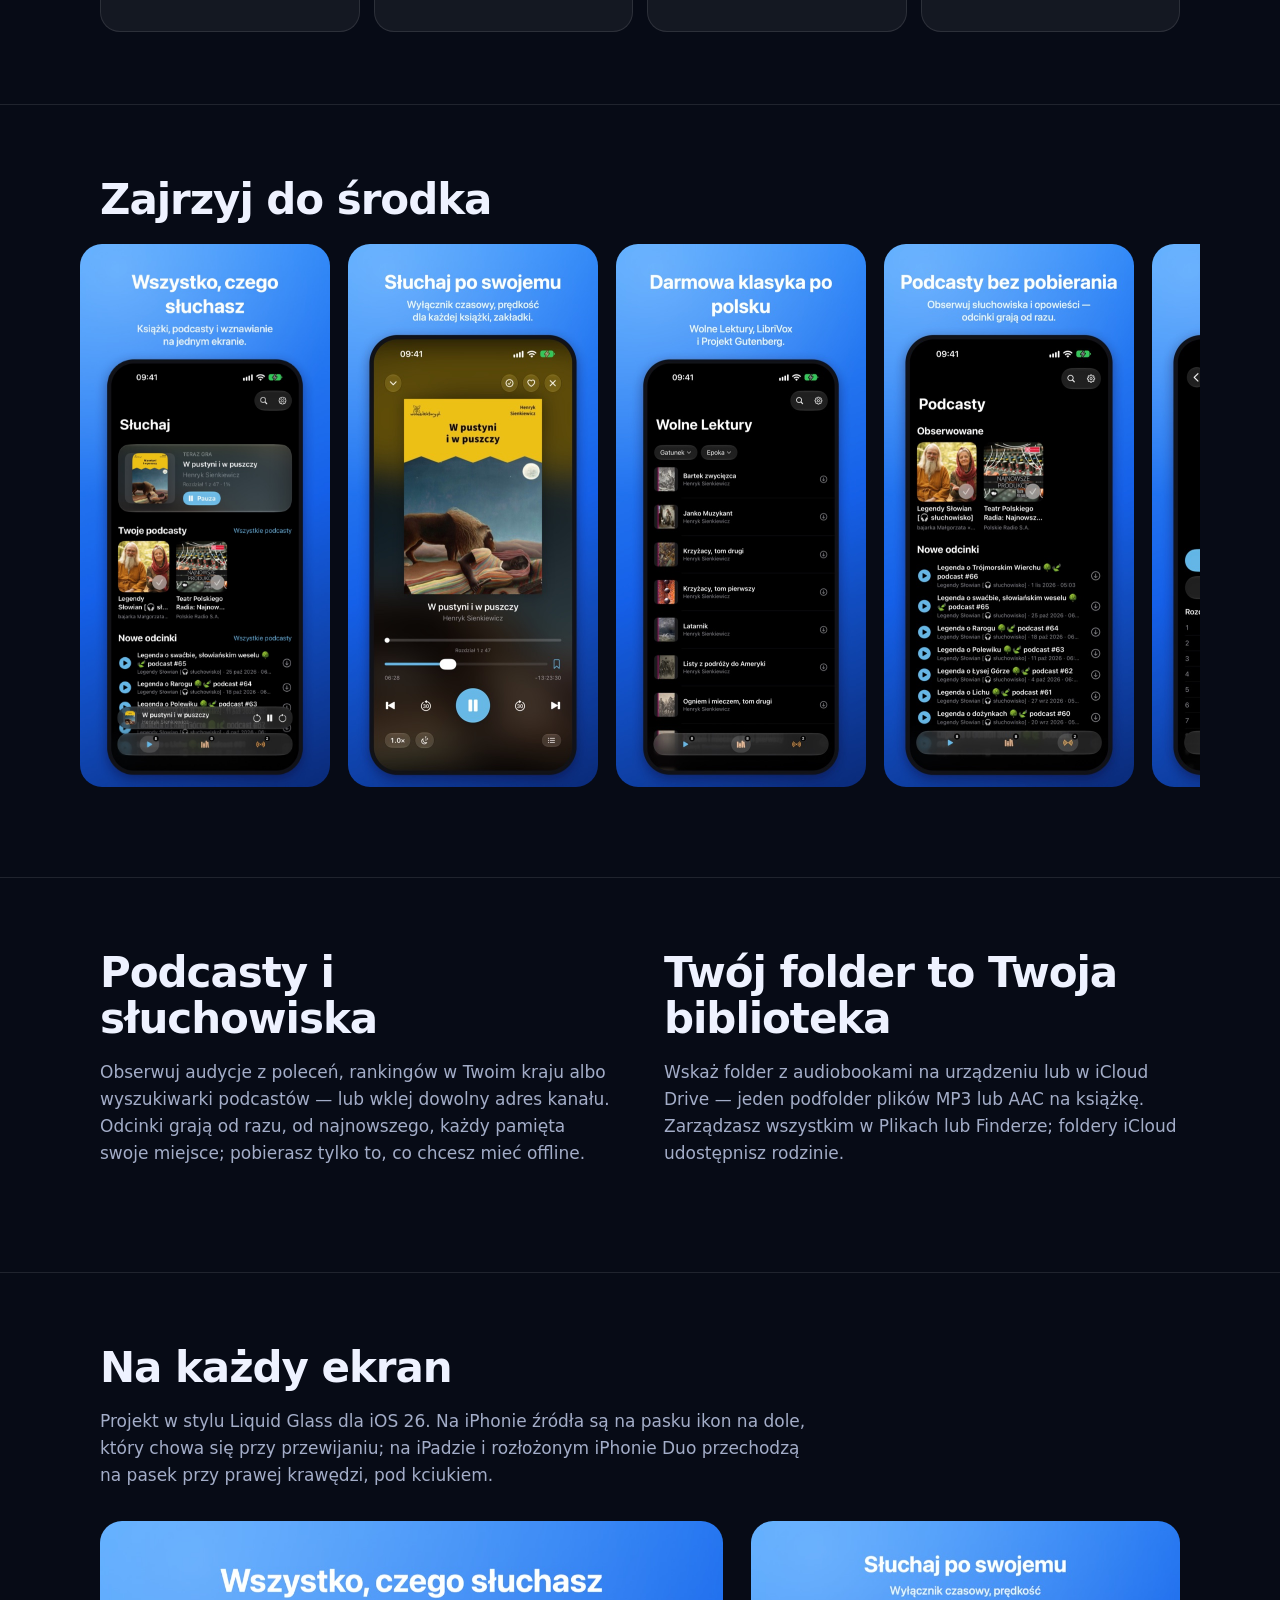
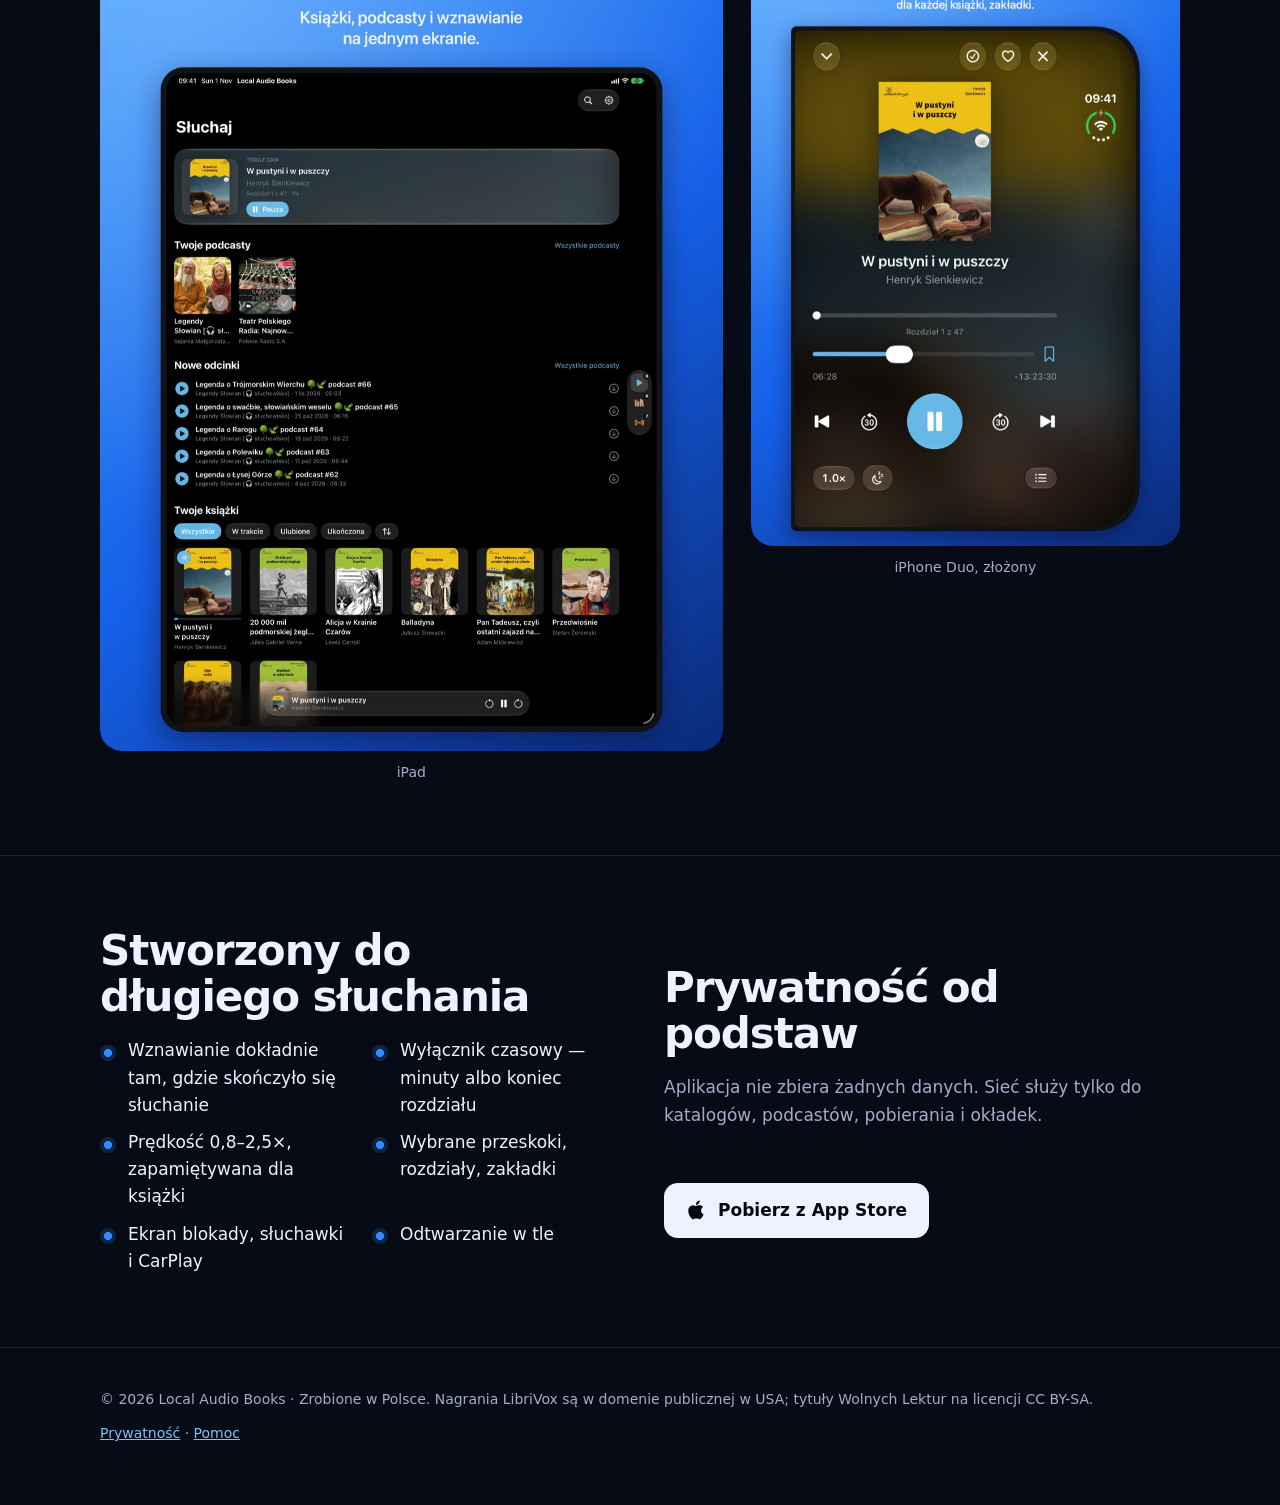
==== commit 4a30a47f: "Website: version 3.0 — podcasts, sources as tabs, new screenshots, updated privacy and support Co-Au" ====
--- a/pl/index.html
+++ b/pl/index.html
@@ -4,12 +4,12 @@
 <meta charset="utf-8">
 <meta name="viewport" content="width=device-width,initial-scale=1">
 <title>Local Audio Books — Twoje audiobooki i darmowa klasyka w 8 językach</title>
-<meta name="description" content="Prywatny odtwarzacz audiobooków dla Twoich plików MP3 z darmowymi audiobookami z domeny publicznej z LibriVox, Wolnych Lektur i Projektu Gutenberg w ośmiu językach — oraz z dowolnych podcastów i kanałów RSS.">
+<meta name="description" content="Prywatny odtwarzacz Twoich audiobooków, darmowej klasyki z domeny publicznej z Wolnych Lektur, LibriVox i Projektu Gutenberg w ośmiu językach oraz podcastów, które grają od razu.">
 <link rel="canonical" href="https://localaudiobooks.vercel.app/pl">
 <link rel="alternate" hreflang="en" href="https://localaudiobooks.vercel.app/">
 <link rel="alternate" hreflang="pl" href="https://localaudiobooks.vercel.app/pl">
 <meta property="og:title" content="Local Audio Books — Twoje audiobooki i darmowa klasyka w 8 językach">
-<meta property="og:description" content="Prywatny odtwarzacz audiobooków dla Twoich plików MP3 z darmowymi audiobookami z domeny publicznej z LibriVox, Wolnych Lektur i Projektu Gutenberg w ośmiu językach — oraz z dowolnych podcastów i kanałów RSS.">
+<meta property="og:description" content="Prywatny odtwarzacz Twoich audiobooków, darmowej klasyki z domeny publicznej z Wolnych Lektur, LibriVox i Projektu Gutenberg w ośmiu językach oraz podcastów, które grają od razu.">
 <meta property="og:image" content="https://localaudiobooks.vercel.app/assets/og.png">
 <meta name="twitter:card" content="summary_large_image">
 <meta name="apple-itunes-app" content="app-id=6737989765">
@@ -20,23 +20,23 @@
 <body>
 <header class="top"><div class="wrap">
 <a class="brand" href="/pl"><img src="/assets/icon-64.png" alt=""><span>Local Audio Books</span></a>
-<nav><a class="hide-sm" href="/pl#sources">Źródła</a><a class="hide-sm" href="/pl#feeds">Kanały</a><a href="/pl/privacy">Prywatność</a><a href="/pl/support">Pomoc</a><a class="lang" href="/" hreflang="en">EN</a></nav>
+<nav><a class="hide-sm" href="/pl#sources">Źródła</a><a class="hide-sm" href="/pl#feeds">Podcasty</a><a href="/pl/privacy">Prywatność</a><a href="/pl/support">Pomoc</a><a class="lang" href="/" hreflang="en">EN</a></nav>
 </div></header>
 <main>
 <div class="hero"><div class="wrap">
-<div><div class="kicker">Odtwarzacz audiobooków na iPhone’a, iPada i iPhone’a Duo</div><h1>Twoje audiobooki.<br>Darmowa klasyka w ośmiu językach.</h1><p class="lead">Słuchaj audiobooków MP3, które już masz — albo pobieraj tysiące darmowych, legalnych tytułów z Wolnych Lektur, LibriVox i Projektu Gutenberg. Bez konta, reklam i śledzenia.</p>
-<a class="cta" href="https://apps.apple.com/app/id6737989765"><svg viewBox="0 0 24 24" aria-hidden="true"><path fill="currentColor" d="M16.4 12.6c0-2.6 2.1-3.8 2.2-3.9-1.2-1.8-3.1-2-3.7-2-1.6-.2-3.1.9-3.9.9-.8 0-2-.9-3.4-.9-1.7 0-3.3 1-4.2 2.6-1.8 3.1-.5 7.7 1.3 10.2.9 1.2 1.9 2.6 3.2 2.6 1.3-.1 1.8-.8 3.3-.8s2 .8 3.4.8c1.4 0 2.3-1.3 3.1-2.5 1-1.4 1.4-2.8 1.4-2.9-.1 0-2.7-1-2.7-4.1zM13.9 4.9c.7-.9 1.2-2 1.1-3.2-1 0-2.3.7-3 1.6-.7.8-1.2 2-1.1 3.1 1.1.1 2.3-.6 3-1.5z"/></svg>Pobierz z App Store</a><span class="cta-small">Za darmo · iOS 17 lub nowszy</span></div>
-<img class="hero-shot" src="/assets/shots/pl-iphone-player.jpg" alt="Odtwarzacz">
+<div><div class="kicker">Odtwarzacz audiobooków na iPhone’a, iPada i iPhone’a Duo</div><h1>Twoje audiobooki.<br>Darmowa klasyka. Podcasty.</h1><p class="lead">Słuchaj audiobooków, które już masz, tysięcy darmowych, legalnych lektur w ośmiu językach i podcastów, które po prostu grają. Każde źródło to osobna karta, a jedna wyszukiwarka znajdzie wszystko. Bez konta, reklam i śledzenia.</p>
+<a class="cta" href="https://apps.apple.com/app/id6737989765"><svg viewBox="0 0 24 24" aria-hidden="true"><path fill="currentColor" d="M16.4 12.6c0-2.6 2.1-3.8 2.2-3.9-1.2-1.8-3.1-2-3.7-2-1.6-.2-3.1.9-3.9.9-.8 0-2-.9-3.4-.9-1.7 0-3.3 1-4.2 2.6-1.8 3.1-.5 7.7 1.3 10.2.9 1.2 1.9 2.6 3.2 2.6 1.3-.1 1.8-.8 3.3-.8s2 .8 3.4.8c1.4 0 2.3-1.3 3.1-2.5 1-1.4 1.4-2.8 1.4-2.9-.1 0-2.7-1-2.7-4.1zM13.9 4.9c.7-.9 1.2-2 1.1-3.2-1 0-2.3.7-3 1.6-.7.8-1.2 2-1.1 3.1 1.1.1 2.3-.6 3-1.5z"/></svg>Pobierz z App Store</a><span class="cta-small">Za darmo · iOS 26 lub nowszy</span></div>
+<img class="hero-shot" src="/assets/shots/pl-iphone-listen.jpg" alt="Słuchaj">
 </div></div>
-<section id="sources"><div class="wrap"><h2>Darmowe katalogi w Twoim języku</h2><p class="sub">Dodaj katalog, przeglądaj, pobierz tytuł. Staje się zwykłym audiobookiem na urządzeniu — offline, z zapisanym autorem, lektorem, źródłem i licencją.</p><div class="grid"><div class="card"><div class="l">English</div><h3>LibriVox</h3><p>Książki z domeny publicznej czytane przez wolontariuszy</p><div class="n">19 000+ <small>tytułów</small></div></div><div class="card"><div class="l">Polski</div><h3>Wolne Lektury</h3><p>Polska klasyka czytana przez aktorów · CC BY-SA</p><div class="n">1 500+ <small>tytułów</small></div></div><div class="card"><div class="l">Deutsch</div><h3>LibriVox Deutsch</h3><p>Grimm, Kafka, Hoffmann, Karl May…</p><div class="n">850 <small>tytułów</small></div></div><div class="card"><div class="l">Español</div><h3>LibriVox Español</h3><p>Cervantes, Alarcón, Ezop…</p><div class="n">560 <small>tytułów</small></div></div><div class="card"><div class="l">Français</div><h3>LibriVox Français</h3><p>Verne, Dumas, Hugo, Perrault…</p><div class="n">310 <small>tytułów</small></div></div><div class="card"><div class="l">Nederlands</div><h3>LibriVox Nederlands</h3><p>Couperus, Grimm, Verne…</p><div class="n">210 <small>tytułów</small></div></div><div class="card"><div class="l">Português</div><h3>LibriVox Português</h3><p>Machado de Assis, Camões…</p><div class="n">100+ <small>tytułów</small></div></div><div class="card"><div class="l">Italiano</div><h3>LibriVox Italiano</h3><p>Collodi, Dante, Pirandello, Verga…</p><div class="n">90 <small>tytułów</small></div></div></div></div></section>
-<section id="gallery"><div class="wrap"><h2>Zajrzyj do środka</h2><div class="gallery"><img class="" src="/assets/shots/pl-iphone-player.jpg" alt="Odtwarzacz" loading="lazy"><img class="" src="/assets/shots/pl-iphone-home.jpg" alt="Biblioteka" loading="lazy"><img class="" src="/assets/shots/pl-iphone-browse.jpg" alt="Katalog" loading="lazy"><img class="" src="/assets/shots/pl-iphone-sources.jpg" alt="Dodawanie źródła" loading="lazy"><img class="" src="/assets/shots/pl-iphone-detail.jpg" alt="Szczegóły tytułu" loading="lazy"></div></div></section>
-<section id="feeds"><div class="wrap split"><div><h2>Twoje własne kanały</h2><p class="sub">Wklej adres dowolnego podcastu lub kanału RSS — albo strony, która do niego linkuje, np. strony książki w LibriVox. Każdy kanał to audiobook, a jego odcinki to rozdziały, we właściwej kolejności.</p></div>
+<section id="sources"><div class="wrap"><h2>Darmowe katalogi w Twoim języku</h2><p class="sub">Katalogi w Twoim języku są włączone od początku. Stuknij „Słuchaj teraz”, a książka zagra od razu i pobierze się w tle — potem masz ją offline, z zapisanym autorem, lektorem, źródłem i licencją.</p><div class="grid"><div class="card"><div class="l">English</div><h3>LibriVox</h3><p>Książki z domeny publicznej czytane przez wolontariuszy</p><div class="n">19 000+ <small>tytułów</small></div></div><div class="card"><div class="l">Polski</div><h3>Wolne Lektury</h3><p>Polska klasyka czytana przez aktorów · CC BY-SA</p><div class="n">1 500+ <small>tytułów</small></div></div><div class="card"><div class="l">Deutsch</div><h3>LibriVox Deutsch</h3><p>Grimm, Kafka, Hoffmann, Karl May…</p><div class="n">850 <small>tytułów</small></div></div><div class="card"><div class="l">Español</div><h3>LibriVox Español</h3><p>Cervantes, Alarcón, Ezop…</p><div class="n">560 <small>tytułów</small></div></div><div class="card"><div class="l">Français</div><h3>LibriVox Français</h3><p>Verne, Dumas, Hugo, Perrault…</p><div class="n">310 <small>tytułów</small></div></div><div class="card"><div class="l">Nederlands</div><h3>LibriVox Nederlands</h3><p>Couperus, Grimm, Verne…</p><div class="n">210 <small>tytułów</small></div></div><div class="card"><div class="l">Português</div><h3>LibriVox Português</h3><p>Machado de Assis, Camões…</p><div class="n">100+ <small>tytułów</small></div></div><div class="card"><div class="l">Italiano</div><h3>LibriVox Italiano</h3><p>Collodi, Dante, Pirandello, Verga…</p><div class="n">90 <small>tytułów</small></div></div></div></div></section>
+<section id="gallery"><div class="wrap"><h2>Zajrzyj do środka</h2><div class="gallery"><img class="" src="/assets/shots/pl-iphone-listen.jpg" alt="Słuchaj" loading="lazy"><img class="" src="/assets/shots/pl-iphone-player.jpg" alt="Odtwarzacz" loading="lazy"><img class="" src="/assets/shots/pl-iphone-browse.jpg" alt="Katalog" loading="lazy"><img class="" src="/assets/shots/pl-iphone-podcasts.jpg" alt="Podcasty" loading="lazy"><img class="" src="/assets/shots/pl-iphone-detail.jpg" alt="Szczegóły tytułu" loading="lazy"></div></div></section>
+<section id="feeds"><div class="wrap split"><div><h2>Podcasty i słuchowiska</h2><p class="sub">Obserwuj audycje z poleceń, rankingów w Twoim kraju albo wyszukiwarki podcastów — lub wklej dowolny adres kanału. Odcinki grają od razu, od najnowszego, każdy pamięta swoje miejsce; pobierasz tylko to, co chcesz mieć offline.</p></div>
 <div><h2>Twój folder to Twoja biblioteka</h2><p class="sub">Wskaż folder z audiobookami na urządzeniu lub w iCloud Drive — jeden podfolder plików MP3 lub AAC na książkę. Zarządzasz wszystkim w Plikach lub Finderze; foldery iCloud udostępnisz rodzinie.</p></div></div></section>
-<section id="screens"><div class="wrap"><h2>Na każdy ekran</h2><p class="sub">Na iPadzie biblioteka zamienia się w siatkę okładek. Na iPhonie Duo aplikacja mieści się na wąskim ekranie zewnętrznym jako odtwarzacz na jedną rękę, a na szerokim ekranie wewnętrznym przechodzi w siatkę okładek.</p>
-<div class="screens"><figure><img class="" src="/assets/shots/pl-ipad-home.jpg" alt="Biblioteka" loading="lazy"><figcaption>iPad</figcaption></figure>
+<section id="screens"><div class="wrap"><h2>Na każdy ekran</h2><p class="sub">Projekt w stylu Liquid Glass dla iOS 26. Na iPhonie źródła są na pasku ikon na dole, który chowa się przy przewijaniu; na iPadzie i rozłożonym iPhonie Duo przechodzą na pasek przy prawej krawędzi, pod kciukiem.</p>
+<div class="screens"><figure><img class="" src="/assets/shots/pl-ipad-listen.jpg" alt="Słuchaj" loading="lazy"><figcaption>iPad</figcaption></figure>
 <figure><img class="" src="/assets/shots/pl-duo-player.jpg" alt="Odtwarzacz" loading="lazy"><figcaption>iPhone Duo, złożony</figcaption></figure></div></div></section>
-<section><div class="wrap split"><div><h2>Stworzony do długiego słuchania</h2><ul class="ticks"><li>Wznawianie dokładnie tam, gdzie skończyłeś</li><li>Przewijanie o 30 s i zmiana prędkości</li><li>Lista rozdziałów i postęp całej książki</li><li>Zakładki, ulubione i ukończone</li><li>Ekran blokady, słuchawki i CarPlay</li><li>Odtwarzanie w tle</li></ul></div>
-<div><h2>Prywatność od podstaw</h2><p class="sub">Aplikacja nie zbiera żadnych danych. Sieć służy tylko do przeglądania katalogów, pobierania tytułów i okładek.</p><a class="cta" href="https://apps.apple.com/app/id6737989765"><svg viewBox="0 0 24 24" aria-hidden="true"><path fill="currentColor" d="M16.4 12.6c0-2.6 2.1-3.8 2.2-3.9-1.2-1.8-3.1-2-3.7-2-1.6-.2-3.1.9-3.9.9-.8 0-2-.9-3.4-.9-1.7 0-3.3 1-4.2 2.6-1.8 3.1-.5 7.7 1.3 10.2.9 1.2 1.9 2.6 3.2 2.6 1.3-.1 1.8-.8 3.3-.8s2 .8 3.4.8c1.4 0 2.3-1.3 3.1-2.5 1-1.4 1.4-2.8 1.4-2.9-.1 0-2.7-1-2.7-4.1zM13.9 4.9c.7-.9 1.2-2 1.1-3.2-1 0-2.3.7-3 1.6-.7.8-1.2 2-1.1 3.1 1.1.1 2.3-.6 3-1.5z"/></svg>Pobierz z App Store</a></div></div></section>
+<section><div class="wrap split"><div><h2>Stworzony do długiego słuchania</h2><ul class="ticks"><li>Wznawianie dokładnie tam, gdzie skończyło się słuchanie</li><li>Wyłącznik czasowy — minuty albo koniec rozdziału</li><li>Prędkość 0,8–2,5×, zapamiętywana dla książki</li><li>Wybrane przeskoki, rozdziały, zakładki</li><li>Ekran blokady, słuchawki i CarPlay</li><li>Odtwarzanie w tle</li></ul></div>
+<div><h2>Prywatność od podstaw</h2><p class="sub">Aplikacja nie zbiera żadnych danych. Sieć służy tylko do katalogów, podcastów, pobierania i okładek.</p><a class="cta" href="https://apps.apple.com/app/id6737989765"><svg viewBox="0 0 24 24" aria-hidden="true"><path fill="currentColor" d="M16.4 12.6c0-2.6 2.1-3.8 2.2-3.9-1.2-1.8-3.1-2-3.7-2-1.6-.2-3.1.9-3.9.9-.8 0-2-.9-3.4-.9-1.7 0-3.3 1-4.2 2.6-1.8 3.1-.5 7.7 1.3 10.2.9 1.2 1.9 2.6 3.2 2.6 1.3-.1 1.8-.8 3.3-.8s2 .8 3.4.8c1.4 0 2.3-1.3 3.1-2.5 1-1.4 1.4-2.8 1.4-2.9-.1 0-2.7-1-2.7-4.1zM13.9 4.9c.7-.9 1.2-2 1.1-3.2-1 0-2.3.7-3 1.6-.7.8-1.2 2-1.1 3.1 1.1.1 2.3-.6 3-1.5z"/></svg>Pobierz z App Store</a></div></div></section>
 </main>
 <footer><div class="wrap"><span>© 2026 Local Audio Books · Zrobione w Polsce. Nagrania LibriVox są w domenie publicznej w USA; tytuły Wolnych Lektur na licencji CC BY-SA.</span><span><a href="/pl/privacy">Prywatność</a> · <a href="/pl/support">Pomoc</a></span></div></footer>
 </body>
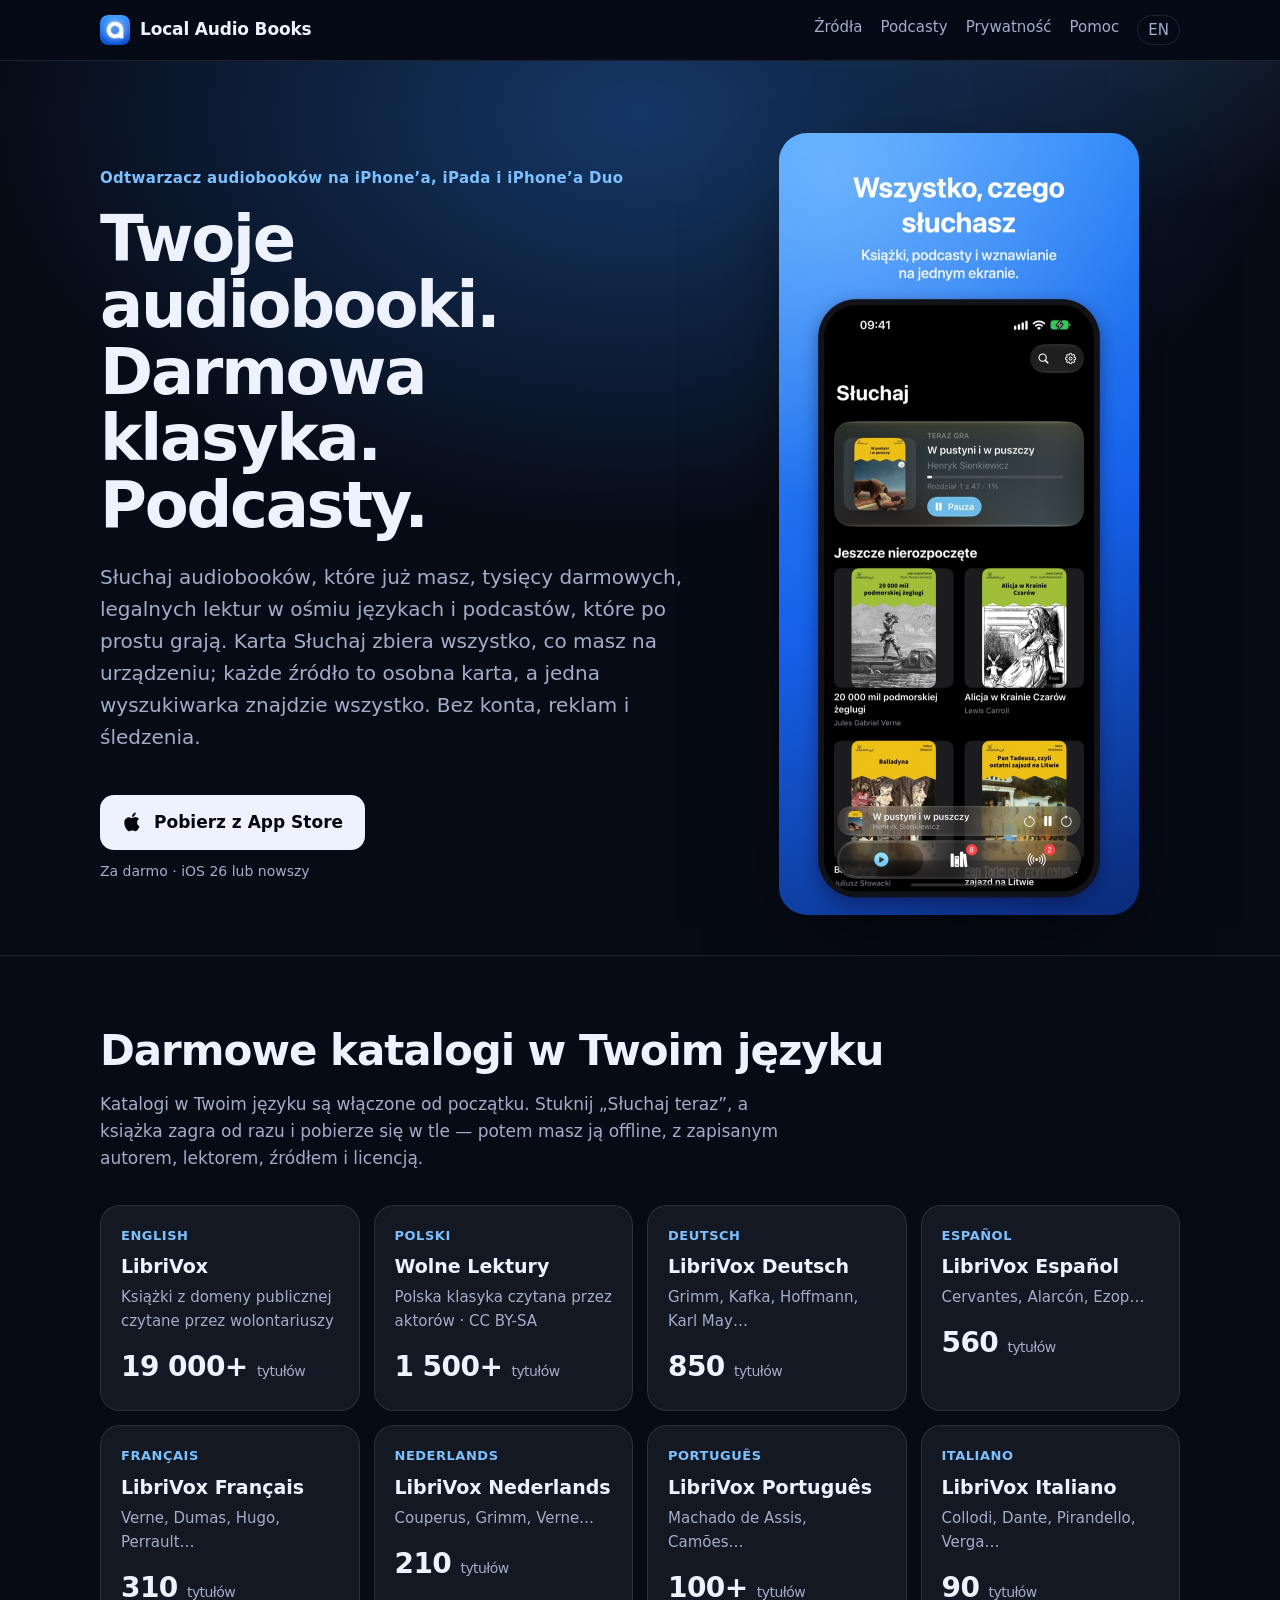
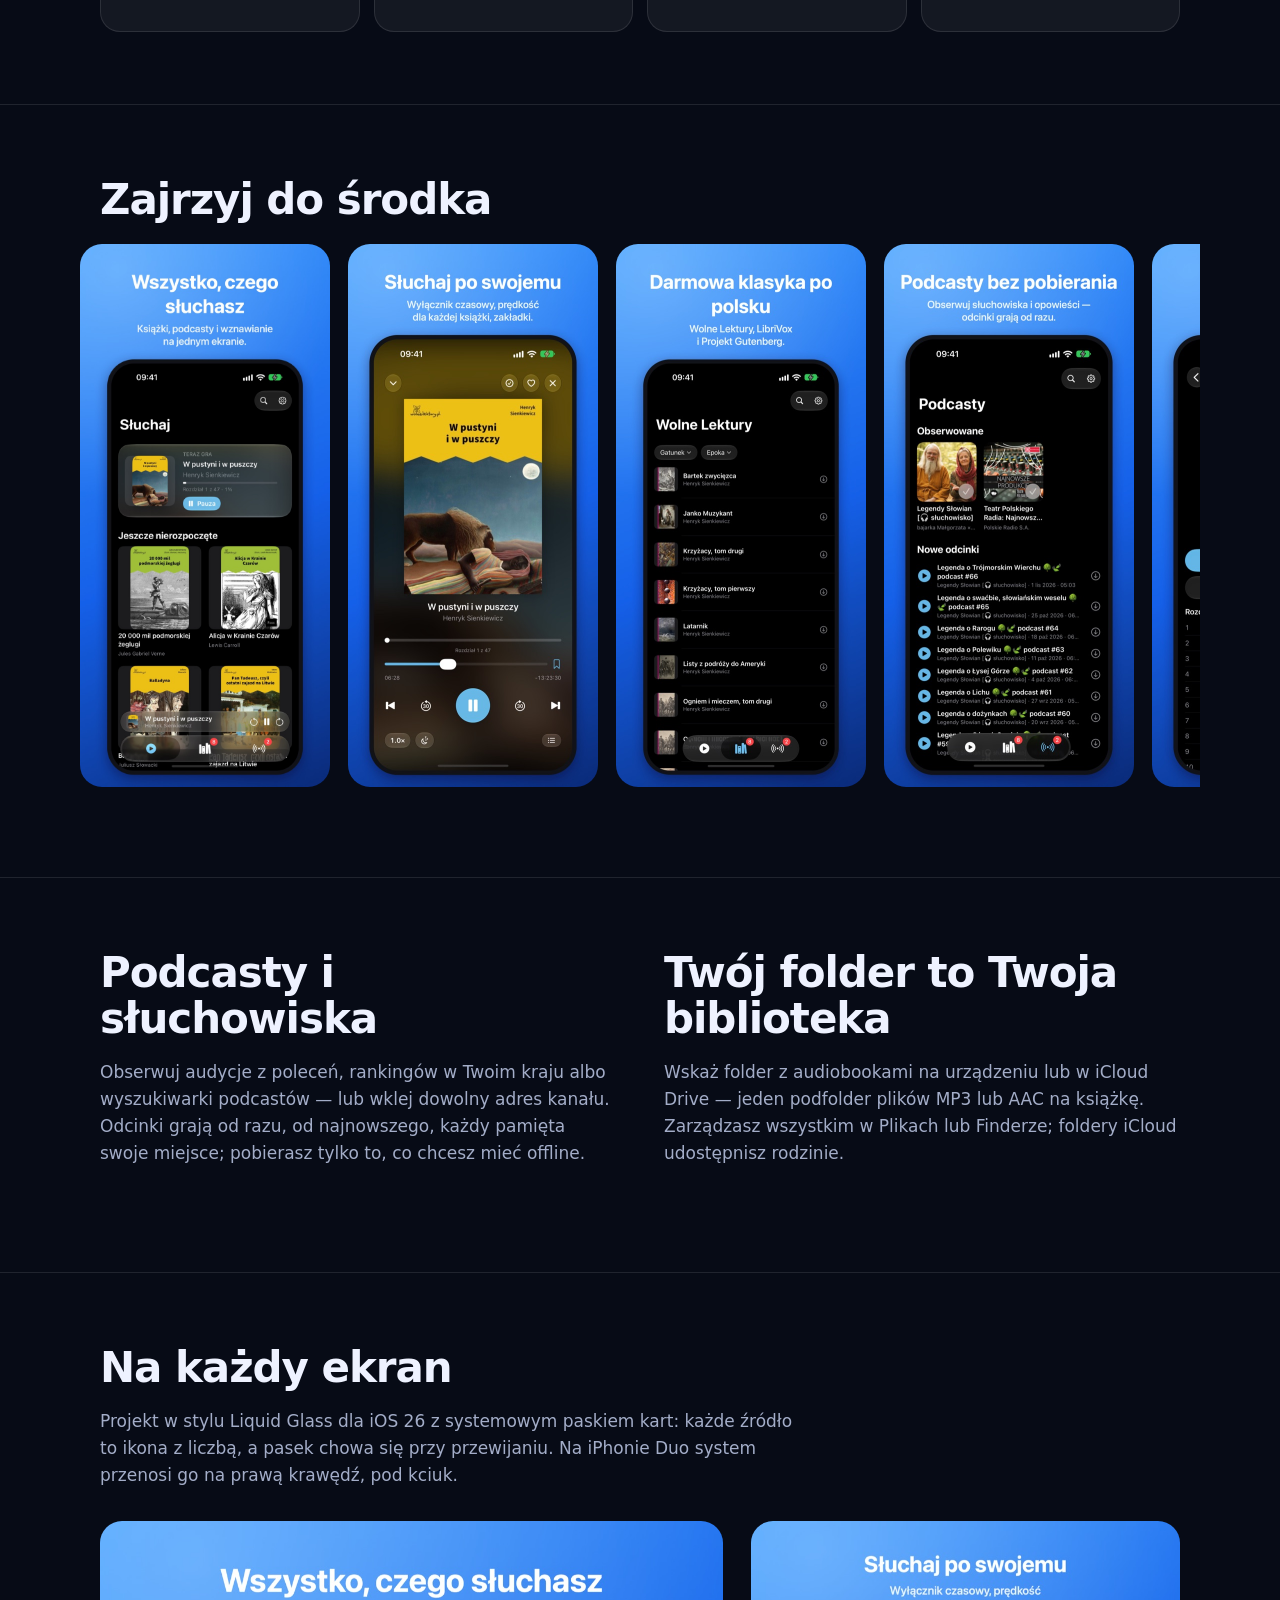
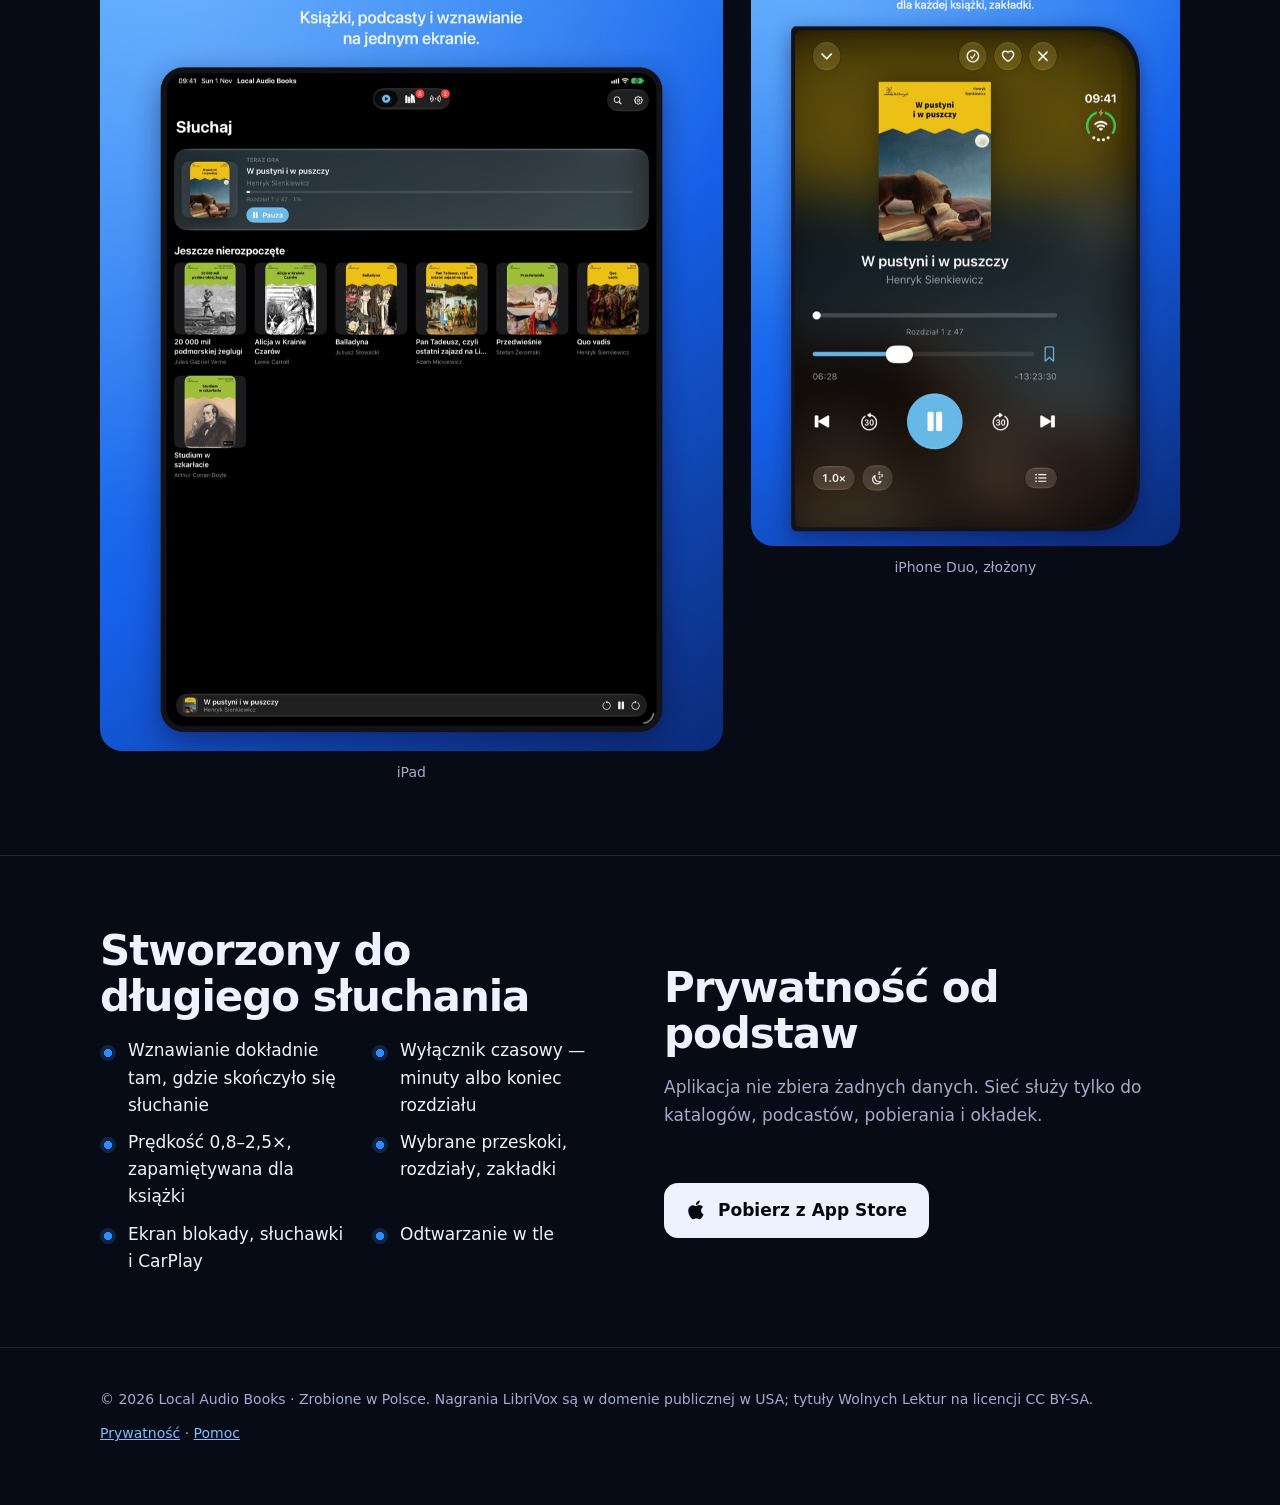
==== commit 3dda49d2: "3.0: native tab bar, Listen = everything on the device; new screenshots Co-Authored-By: Claude Opus " ====
--- a/pl/index.html
+++ b/pl/index.html
@@ -24,7 +24,7 @@
 </div></header>
 <main>
 <div class="hero"><div class="wrap">
-<div><div class="kicker">Odtwarzacz audiobooków na iPhone’a, iPada i iPhone’a Duo</div><h1>Twoje audiobooki.<br>Darmowa klasyka. Podcasty.</h1><p class="lead">Słuchaj audiobooków, które już masz, tysięcy darmowych, legalnych lektur w ośmiu językach i podcastów, które po prostu grają. Każde źródło to osobna karta, a jedna wyszukiwarka znajdzie wszystko. Bez konta, reklam i śledzenia.</p>
+<div><div class="kicker">Odtwarzacz audiobooków na iPhone’a, iPada i iPhone’a Duo</div><h1>Twoje audiobooki.<br>Darmowa klasyka. Podcasty.</h1><p class="lead">Słuchaj audiobooków, które już masz, tysięcy darmowych, legalnych lektur w ośmiu językach i podcastów, które po prostu grają. Karta Słuchaj zbiera wszystko, co masz na urządzeniu; każde źródło to osobna karta, a jedna wyszukiwarka znajdzie wszystko. Bez konta, reklam i śledzenia.</p>
 <a class="cta" href="https://apps.apple.com/app/id6737989765"><svg viewBox="0 0 24 24" aria-hidden="true"><path fill="currentColor" d="M16.4 12.6c0-2.6 2.1-3.8 2.2-3.9-1.2-1.8-3.1-2-3.7-2-1.6-.2-3.1.9-3.9.9-.8 0-2-.9-3.4-.9-1.7 0-3.3 1-4.2 2.6-1.8 3.1-.5 7.7 1.3 10.2.9 1.2 1.9 2.6 3.2 2.6 1.3-.1 1.8-.8 3.3-.8s2 .8 3.4.8c1.4 0 2.3-1.3 3.1-2.5 1-1.4 1.4-2.8 1.4-2.9-.1 0-2.7-1-2.7-4.1zM13.9 4.9c.7-.9 1.2-2 1.1-3.2-1 0-2.3.7-3 1.6-.7.8-1.2 2-1.1 3.1 1.1.1 2.3-.6 3-1.5z"/></svg>Pobierz z App Store</a><span class="cta-small">Za darmo · iOS 26 lub nowszy</span></div>
 <img class="hero-shot" src="/assets/shots/pl-iphone-listen.jpg" alt="Słuchaj">
 </div></div>
@@ -32,7 +32,7 @@
 <section id="gallery"><div class="wrap"><h2>Zajrzyj do środka</h2><div class="gallery"><img class="" src="/assets/shots/pl-iphone-listen.jpg" alt="Słuchaj" loading="lazy"><img class="" src="/assets/shots/pl-iphone-player.jpg" alt="Odtwarzacz" loading="lazy"><img class="" src="/assets/shots/pl-iphone-browse.jpg" alt="Katalog" loading="lazy"><img class="" src="/assets/shots/pl-iphone-podcasts.jpg" alt="Podcasty" loading="lazy"><img class="" src="/assets/shots/pl-iphone-detail.jpg" alt="Szczegóły tytułu" loading="lazy"></div></div></section>
 <section id="feeds"><div class="wrap split"><div><h2>Podcasty i słuchowiska</h2><p class="sub">Obserwuj audycje z poleceń, rankingów w Twoim kraju albo wyszukiwarki podcastów — lub wklej dowolny adres kanału. Odcinki grają od razu, od najnowszego, każdy pamięta swoje miejsce; pobierasz tylko to, co chcesz mieć offline.</p></div>
 <div><h2>Twój folder to Twoja biblioteka</h2><p class="sub">Wskaż folder z audiobookami na urządzeniu lub w iCloud Drive — jeden podfolder plików MP3 lub AAC na książkę. Zarządzasz wszystkim w Plikach lub Finderze; foldery iCloud udostępnisz rodzinie.</p></div></div></section>
-<section id="screens"><div class="wrap"><h2>Na każdy ekran</h2><p class="sub">Projekt w stylu Liquid Glass dla iOS 26. Na iPhonie źródła są na pasku ikon na dole, który chowa się przy przewijaniu; na iPadzie i rozłożonym iPhonie Duo przechodzą na pasek przy prawej krawędzi, pod kciukiem.</p>
+<section id="screens"><div class="wrap"><h2>Na każdy ekran</h2><p class="sub">Projekt w stylu Liquid Glass dla iOS 26 z systemowym paskiem kart: każde źródło to ikona z liczbą, a pasek chowa się przy przewijaniu. Na iPhonie Duo system przenosi go na prawą krawędź, pod kciuk.</p>
 <div class="screens"><figure><img class="" src="/assets/shots/pl-ipad-listen.jpg" alt="Słuchaj" loading="lazy"><figcaption>iPad</figcaption></figure>
 <figure><img class="" src="/assets/shots/pl-duo-player.jpg" alt="Odtwarzacz" loading="lazy"><figcaption>iPhone Duo, złożony</figcaption></figure></div></div></section>
 <section><div class="wrap split"><div><h2>Stworzony do długiego słuchania</h2><ul class="ticks"><li>Wznawianie dokładnie tam, gdzie skończyło się słuchanie</li><li>Wyłącznik czasowy — minuty albo koniec rozdziału</li><li>Prędkość 0,8–2,5×, zapamiętywana dla książki</li><li>Wybrane przeskoki, rozdziały, zakładki</li><li>Ekran blokady, słuchawki i CarPlay</li><li>Odtwarzanie w tle</li></ul></div>
